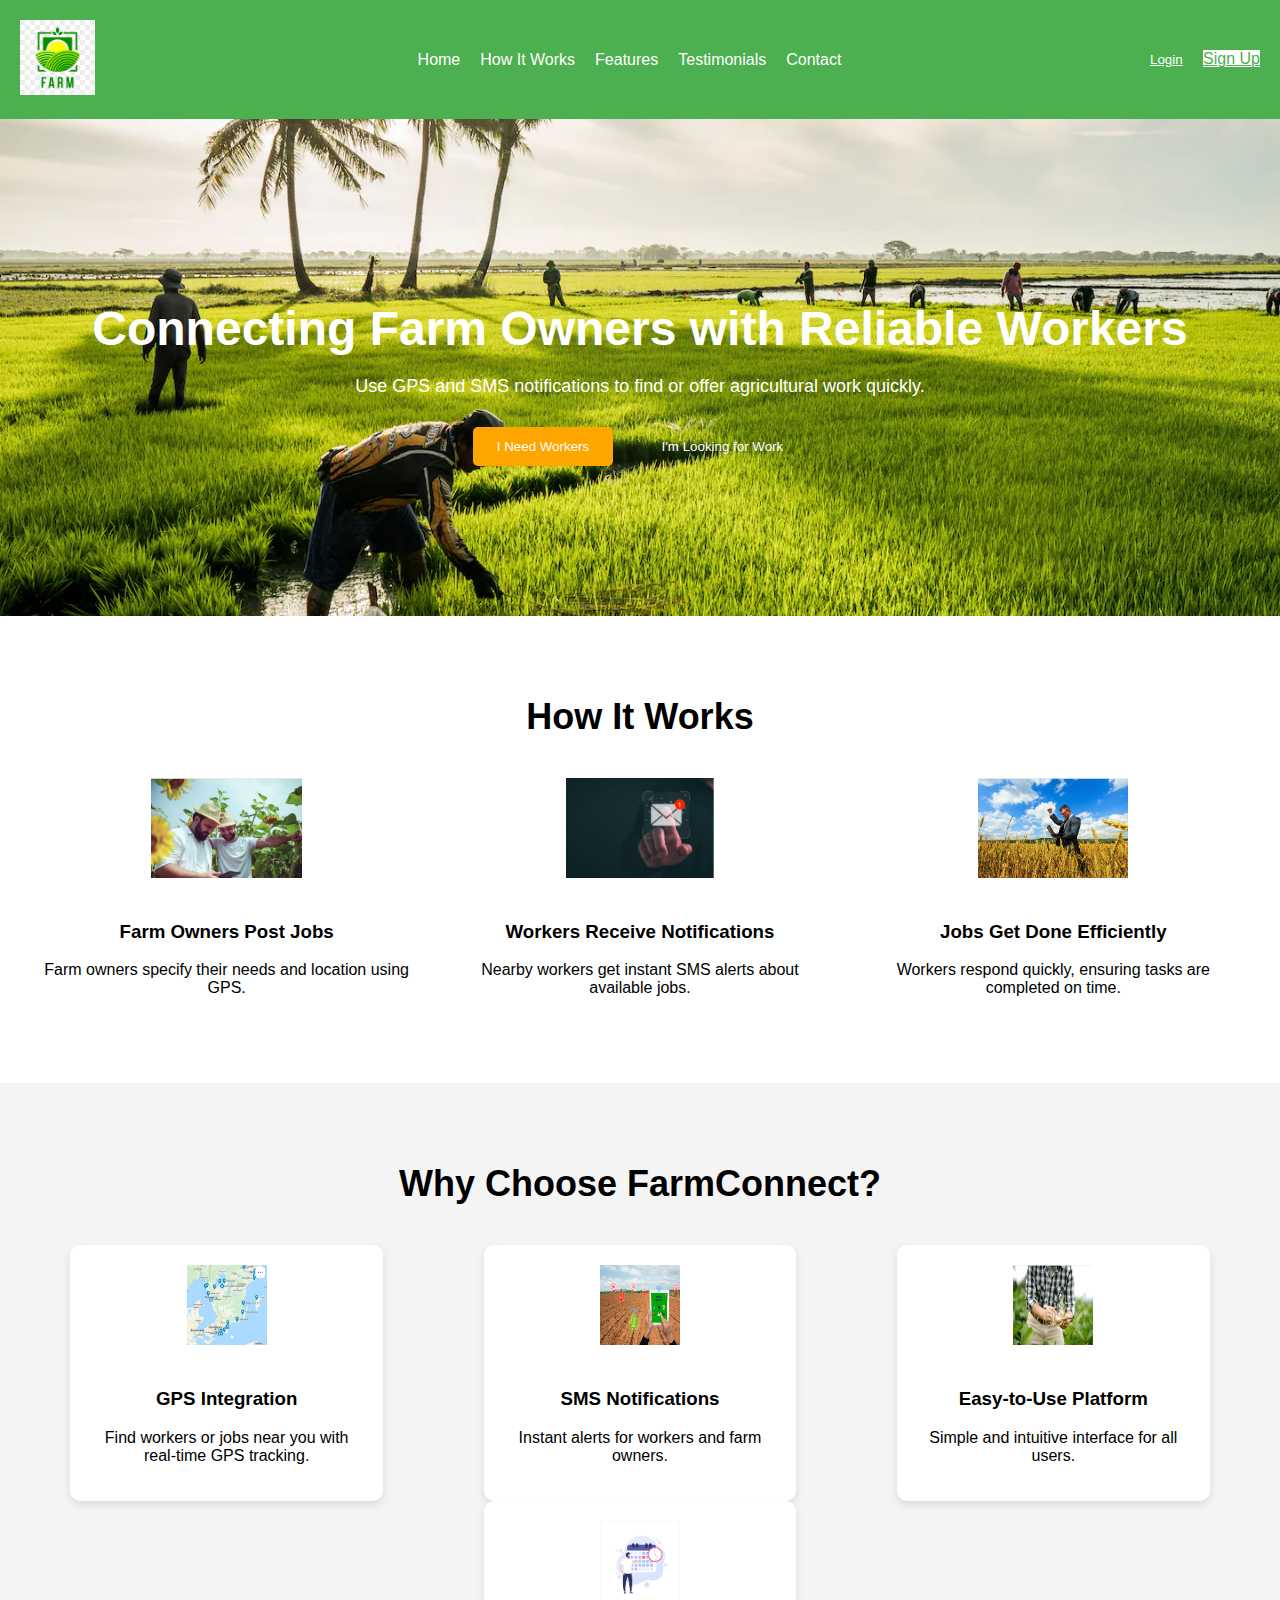
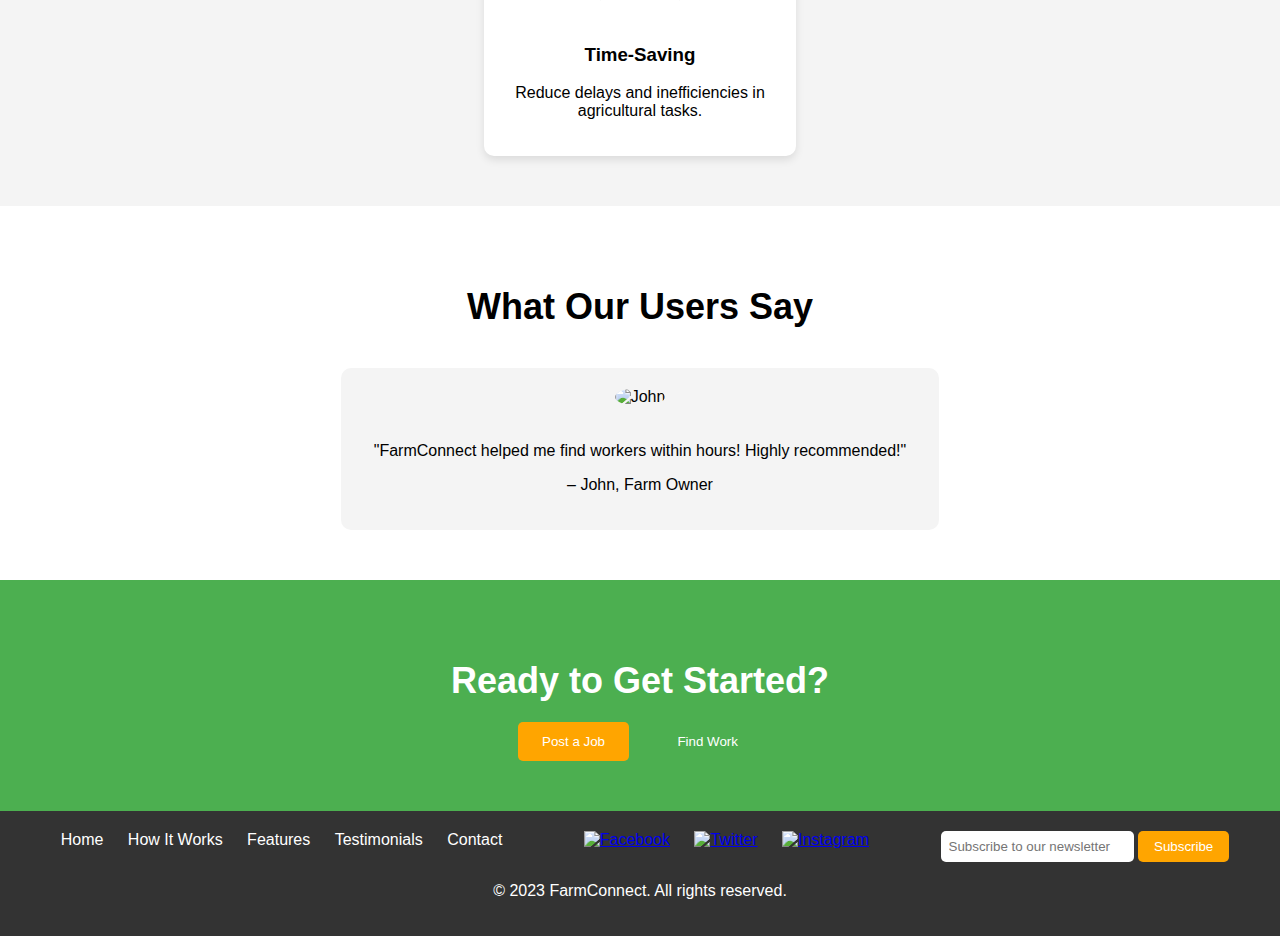
==== frontend/index.html @ 9da9410a "Initial commit" ====
<!DOCTYPE html>
<html lang="en">
<head>
  <meta charset="UTF-8">
  <meta name="viewport" content="width=device-width, initial-scale=1.0">
  <title>FarmConnect - Connecting Farm Owners and Workers</title>
  <link rel="stylesheet" href="styles.css">
</head>
<body>
  <!-- Header Section -->
  <header>
    <div class="logo">
      <img src="images/logo.jpg" alt="FarmConnect Logo">
    </div>
    <nav>
      <ul>
        <li><a href="#home">Home</a></li>
        <li><a href="#how-it-works">How It Works</a></li>
        <li><a href="#features">Features</a></li>
        <li><a href="#testimonials">Testimonials</a></li>
        <li><a href="#contact">Contact</a></li>
      </ul>
    </nav>
    <div class="auth-buttons">
      <button class="btn-login">
        <a class="btn-login" href="http://localhost:8081/project/frontend/login.html">Login</a>
        
      </button>
      <a class="btn-signup" href="http://localhost:8081/project/frontend/register.html">
        <!-- <button>Sign Up</button> -->Sign Up
      </a>
    </div>
  </header>

  <!-- Hero Section -->
  <section id="home" class="hero">
    <div class="hero-content">
      <h1>Connecting Farm Owners with Reliable Workers</h1>
      <p>Use GPS and SMS notifications to find or offer agricultural work quickly.</p>
      <div class="cta-buttons">
        <button class="btn-primary">I Need Workers</button>
        <button class="btn-secondary">I'm Looking for Work</button>
      </div>
    </div>
  </section>

  <!-- How It Works Section -->
  <section id="how-it-works" class="how-it-works">
    <h2>How It Works</h2>
    <div class="steps">
      <div class="step">
        <img src="images/p3.png" alt="Post Job">
        <h3>Farm Owners Post Jobs</h3>
        <p>Farm owners specify their needs and location using GPS.</p>
      </div>
      <div class="step">
        <img src="images/p4.png" alt="Receive Notifications">
        <h3>Workers Receive Notifications</h3>
        <p>Nearby workers get instant SMS alerts about available jobs.</p>
      </div>
      <div class="step">
        <img src="images/p5.png" alt="Jobs Done">
        <h3>Jobs Get Done Efficiently</h3>
        <p>Workers respond quickly, ensuring tasks are completed on time.</p>
      </div>
    </div>
  </section>

  <!-- Features Section -->
  <section id="features" class="features">
    <h2>Why Choose FarmConnect?</h2>
    <div class="feature-cards">
      <div class="card">
        <img src="images/feature1_gps.jpg" alt="GPS Integration">
        <h3>GPS Integration</h3>
        <p>Find workers or jobs near you with real-time GPS tracking.</p>
      </div>
      <div class="card">
        <img src="images/feature2_sms.png" alt="SMS Notifications">
        <h3>SMS Notifications</h3>
        <p>Instant alerts for workers and farm owners.</p>
      </div>
      <div class="card">
        <img src="images/feature3_ease.png" alt="Easy-to-Use Platform">
        <h3>Easy-to-Use Platform</h3>
        <p>Simple and intuitive interface for all users.</p>
      </div>
      <div class="card">
        <img src="images/feature4_time.png" alt="Time-Saving">
        <h3>Time-Saving</h3>
        <p>Reduce delays and inefficiencies in agricultural tasks.</p>
      </div>
    </div>
  </section>

  <!-- Testimonials Section -->
  <section id="testimonials" class="testimonials">
    <h2>What Our Users Say</h2>
    <div class="testimonial-slider">
      <div class="testimonial">
        <img src="https://via.placeholder.com/80x80?text=John" alt="John">
        <p>"FarmConnect helped me find workers within hours! Highly recommended!"</p>
        <p class="author">– John, Farm Owner</p>
      </div>
      <div class="testimonial">
        <img src="https://via.placeholder.com/80x80?text=Maria" alt="Maria">
        <p>"I get regular job alerts and earn a steady income. Thank you, FarmConnect!"</p>
        <p class="author">– Maria, Farm Worker</p>
      </div>
    </div>
  </section>

  <!-- Call-to-Action Section -->
  <section class="cta">
    <h2>Ready to Get Started?</h2>
    <div class="cta-buttons">
      <button class="btn-primary">Post a Job</button>
      <button class="btn-secondary">Find Work</button>
    </div>
  </section>

  <!-- Footer Section -->
  <footer>
    <div class="footer-content">
      <div class="footer-links">
        <a href="#home">Home</a>
        <a href="#how-it-works">How It Works</a>
        <a href="#features">Features</a>
        <a href="#testimonials">Testimonials</a>
        <a href="#contact">Contact</a>
      </div>
      <div class="social-media">
        <a href="#"><img src="https://via.placeholder.com/30x30?text=FB" alt="Facebook"></a>
        <a href="#"><img src="https://via.placeholder.com/30x30?text=TW" alt="Twitter"></a>
        <a href="#"><img src="https://via.placeholder.com/30x30?text=IG" alt="Instagram"></a>
      </div>
      <div class="newsletter">
        <input type="email" placeholder="Subscribe to our newsletter">
        <button class="btn-subscribe">Subscribe</button>
      </div>
    </div>
    <p>&copy; 2023 FarmConnect. All rights reserved.</p>
  </footer>

  <script src="script.js"></script>
</body>
</html>
---- frontend/styles.css ----
/* General Styles */
body {
    font-family: 'Open Sans', sans-serif;
    margin: 0;
    padding: 0;
    box-sizing: border-box;
  }
  
  h1, h2, h3 {
    font-family: 'Poppins', sans-serif;
  }
  
  /* Header */
  header {
    display: flex;
    justify-content: space-between;
    align-items: center;
    padding: 20px;
    background-color: #4CAF50;
    color: white;
  }
  
  header .logo img {
    height: 75px;
  }
  
  header nav ul {
    list-style: none;
    display: flex;
    gap: 20px;
  }
  
  header nav ul li a {
    color: white;
    text-decoration: none;
  }
  
  header .auth-buttons button {
    margin-left: 10px;
    padding: 8px 16px;
    border: none;
    border-radius: 5px;
    cursor: pointer;
  }
  
  header .btn-login {
    background-color: transparent;
    color: white;
  }
  
  header .btn-signup {
    background-color: white;
    color: #4CAF50;
  }
  
  /* Hero Section */
  .hero {
    background-image: url('images/p2.webp');
    background-size: cover;
    background-position: center;
    padding: 150px 30px;
    text-align: center;
    color: white;
  }
  
  .hero h1 {
    font-size: 48px;
    margin-bottom: 20px;
  }
  
  .hero p {
    font-size: 18px;
    margin-bottom: 30px;
  }
  
  .hero .cta-buttons button {
    padding: 12px 24px;
    margin: 0 10px;
    border: none;
    border-radius: 5px;
    cursor: pointer;
  }
  
  .hero .btn-primary {
    background-color: #FFA500;
    color: white;
  }
  
  .hero .btn-secondary {
    background-color: transparent;
    border: 2px solid white;
    color: white;
  }
  
  /* How It Works Section */
  .how-it-works {
    padding: 50px 20px;
    text-align: center;
  }
  
  .how-it-works h2 {
    font-size: 36px;
    margin-bottom: 40px;
  }
  
  .how-it-works .steps {
    display: flex;
    justify-content: space-around;
    flex-wrap: wrap;
  }
  
  .how-it-works .step {
    width: 30%;
    margin-bottom: 20px;
  }
  
  .how-it-works .step img {
  
    height: 100px;
    margin-bottom: 20px;
  }
  
  /* Features Section */
  .features {
    padding: 50px 20px;
    background-color: #f4f4f4;
    text-align: center;
  }
  
  .features h2 {
    font-size: 36px;
    margin-bottom: 40px;
  }
  
  .features .feature-cards {
    display: flex;
    justify-content: space-around;
    flex-wrap: wrap;
  }
  
  .features .card {
    width: 22%;
    background-color: white;
    padding: 20px;
    border-radius: 10px;
    box-shadow: 0 4px 8px rgba(0, 0, 0, 0.1);
  }
  
  .features .card img {
    width: 80px;
    height: 80px;
    margin-bottom: 20px;
  }
  
  /* Testimonials Section */
  .testimonials {
    padding: 50px 20px;
    text-align: center;
  }
  
  .testimonials h2 {
    font-size: 36px;
    margin-bottom: 40px;
  }
  
  .testimonials .testimonial-slider {
    display: flex;
    justify-content: space-around;
  }
  
  .testimonials .testimonial {
    width: 45%;
    background-color: #f4f4f4;
    padding: 20px;
    border-radius: 10px;
  }
  
  .testimonials .testimonial img {
    width: 80px;
    height: 80px;
    border-radius: 50%;
    margin-bottom: 20px;
  }
  
  /* Call-to-Action Section */
  .cta {
    padding: 50px 20px;
    text-align: center;
    background-color: #4CAF50;
    color: white;
  }
  
  .cta h2 {
    font-size: 36px;
    margin-bottom: 20px;
  }
  
  .cta .cta-buttons button {
    padding: 12px 24px;
    margin: 0 10px;
    border: none;
    border-radius: 5px;
    cursor: pointer;
  }
  
  .cta .btn-primary {
    background-color: #FFA500;
    color: white;
  }
  
  .cta .btn-secondary {
    background-color: transparent;
    border: 2px solid white;
    color: white;
  }
  
  /* Footer */
  footer {
    padding: 20px;
    background-color: #333;
    color: white;
    text-align: center;
  }
  
  footer .footer-content {
    display: flex;
    justify-content: space-around;
    margin-bottom: 20px;
  }
  
  footer .footer-links a {
    color: white;
    text-decoration: none;
    margin: 0 10px;
  }
  
  footer .social-media a img {
    width: 30px;
    height: 30px;
    margin: 0 10px;
  }
  
  footer .newsletter input {
    padding: 8px;
    border: none;
    border-radius: 5px;
  }
  
  footer .btn-subscribe {
    padding: 8px 16px;
    border: none;
    border-radius: 5px;
    background-color: #FFA500;
    color: white;
    cursor: pointer;
  }
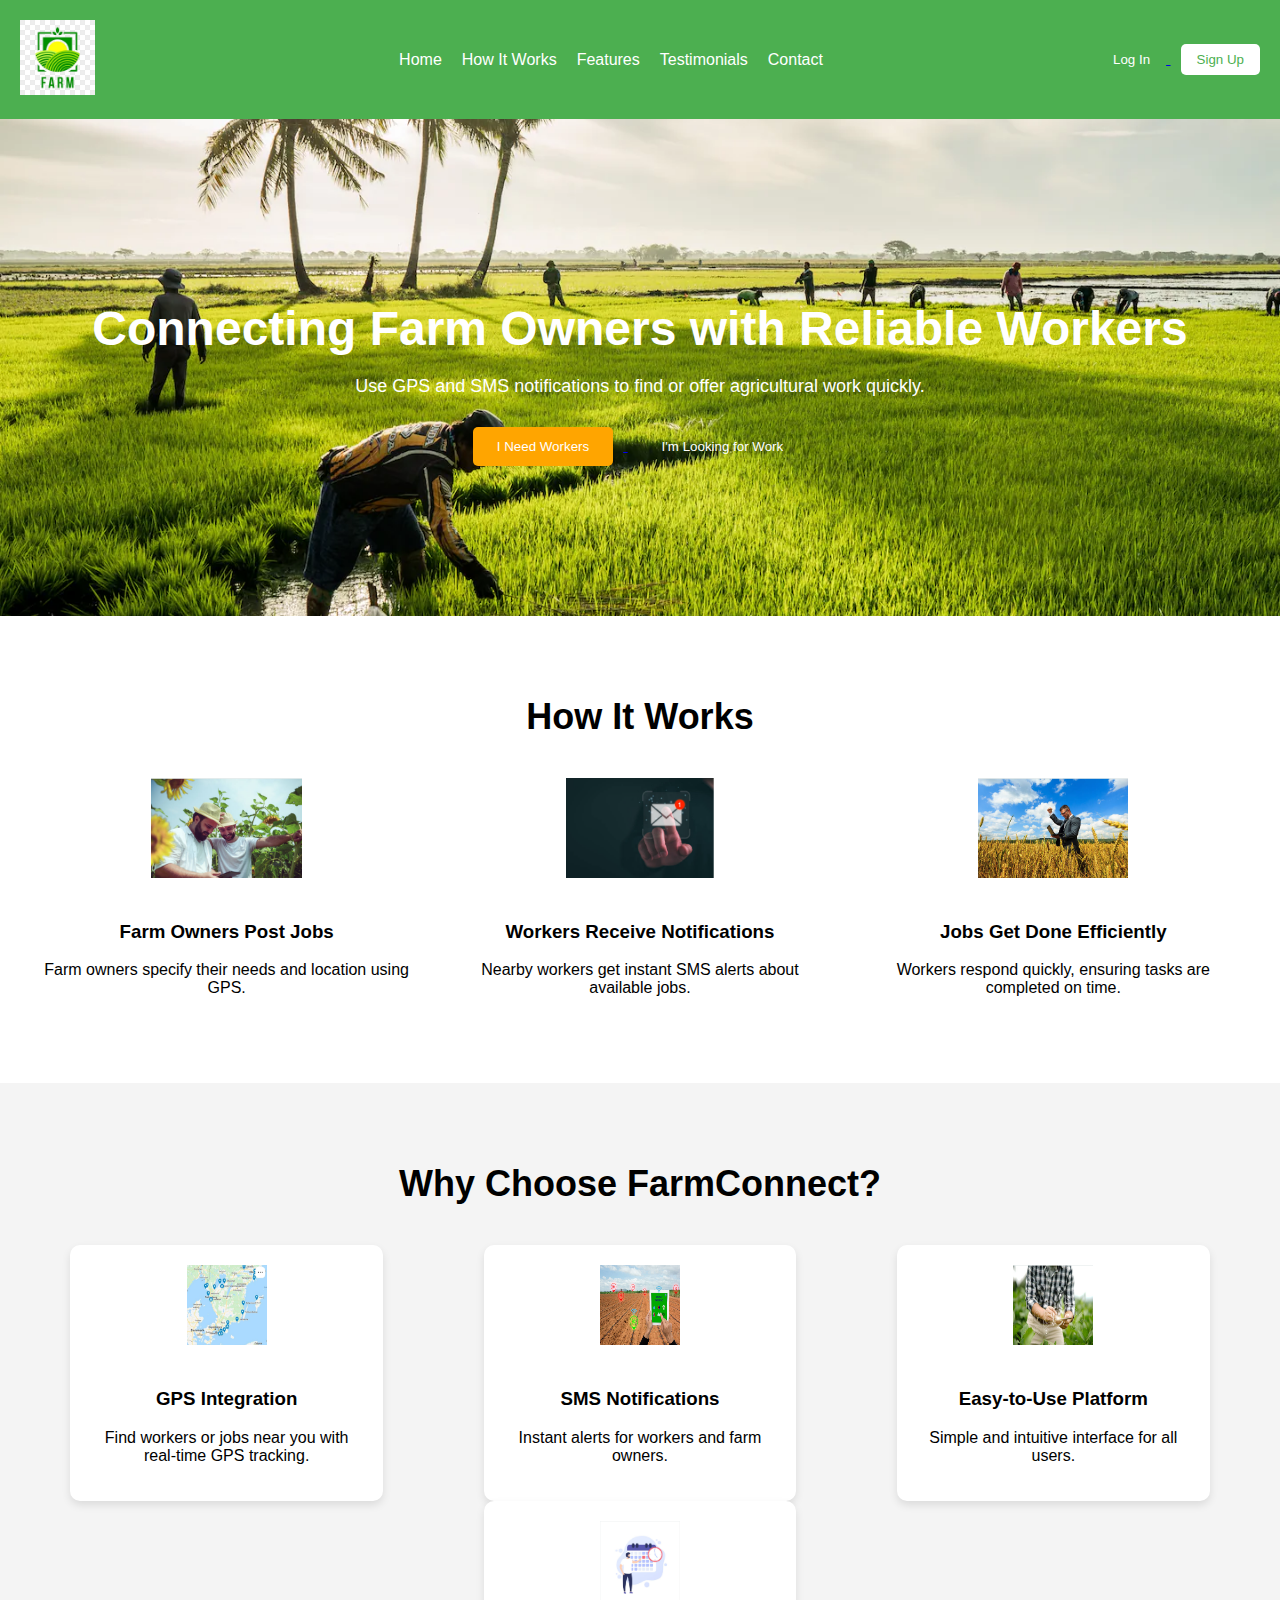
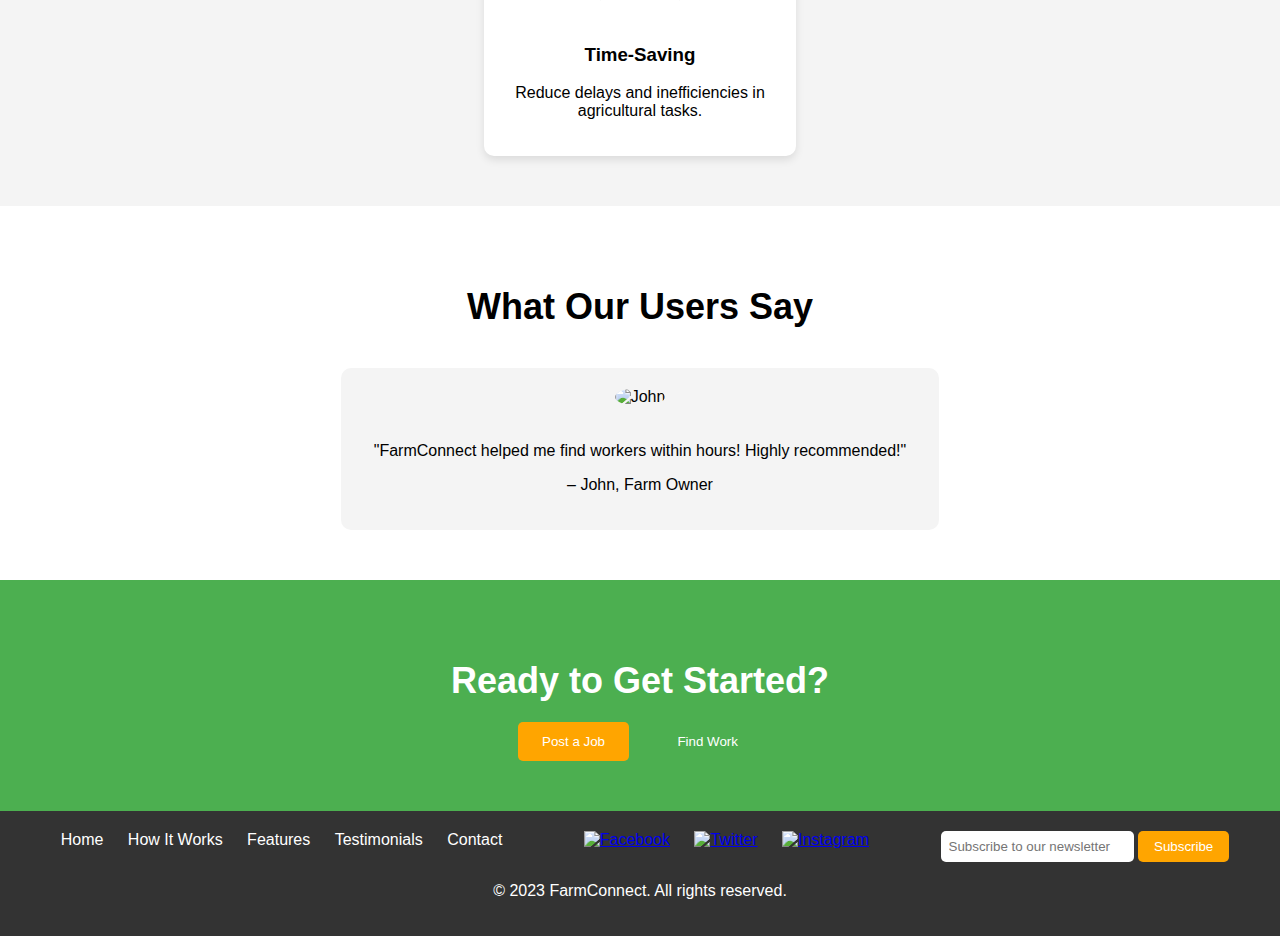
==== commit 205706c5: "modifeid register.php for redirecting" ====
--- a/frontend/index.html
+++ b/frontend/index.html
@@ -22,12 +22,13 @@
       </ul>
     </nav>
     <div class="auth-buttons">
-      <button class="btn-login">
-        <a class="btn-login" href="http://localhost:8081/project/frontend/login.html">Login</a>
-        
-      </button>
-      <a class="btn-signup" href="http://localhost:8081/project/frontend/register.html">
-        <!-- <button>Sign Up</button> -->Sign Up
+      <!-- <a class="btn-login" href="http://localhost:8081/project/frontend/login.html">Login</a> -->
+      <a href="login.html">
+        <button class="btn-login">Log In</button>
+      </a>
+      <!-- <a  href="http://localhost:8081/project/frontend/register.html"> -->
+      <a  href="register.html">
+        <button class="btn-signup">Sign Up</button>
       </a>
     </div>
   </header>
@@ -38,7 +39,9 @@
       <h1>Connecting Farm Owners with Reliable Workers</h1>
       <p>Use GPS and SMS notifications to find or offer agricultural work quickly.</p>
       <div class="cta-buttons">
-        <button class="btn-primary">I Need Workers</button>
+        <a href = "send_request.html">
+          <button class="btn-primary">I Need Workers</button>
+        </a>
         <button class="btn-secondary">I'm Looking for Work</button>
       </div>
     </div>
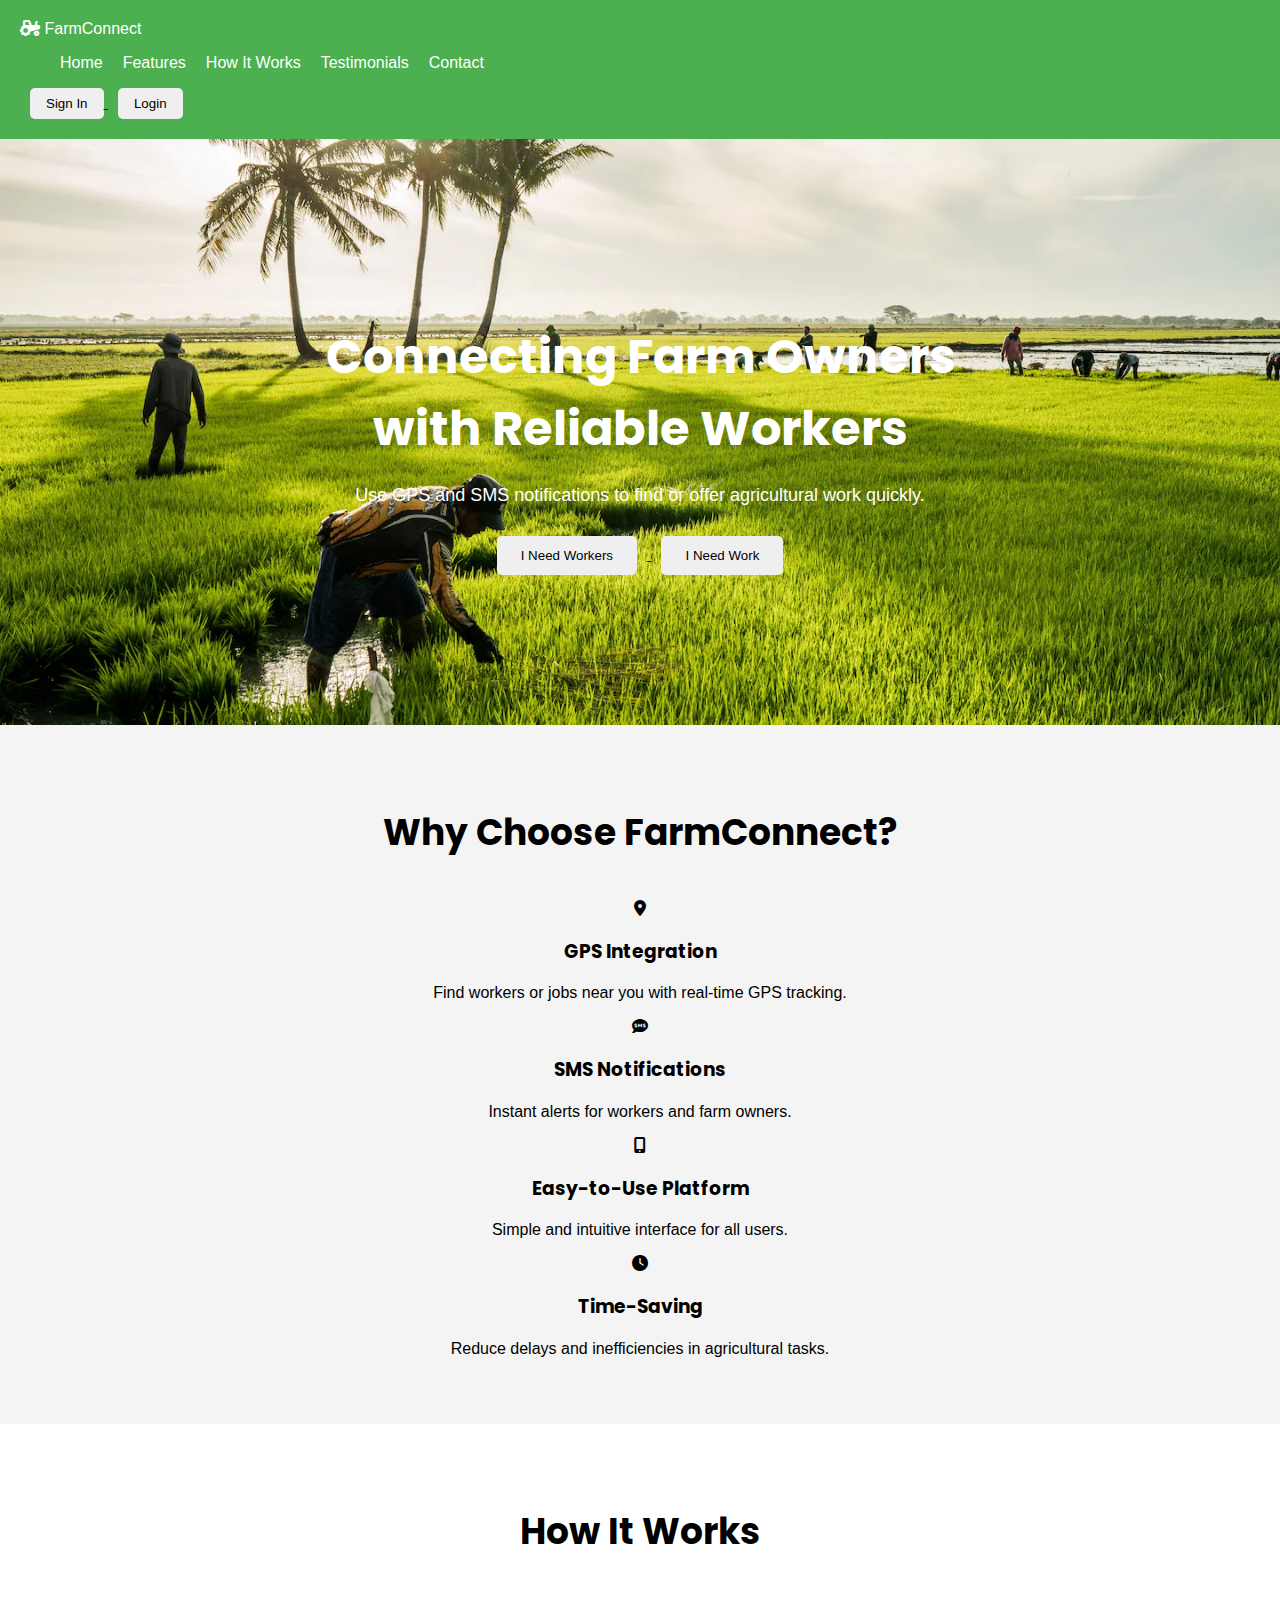
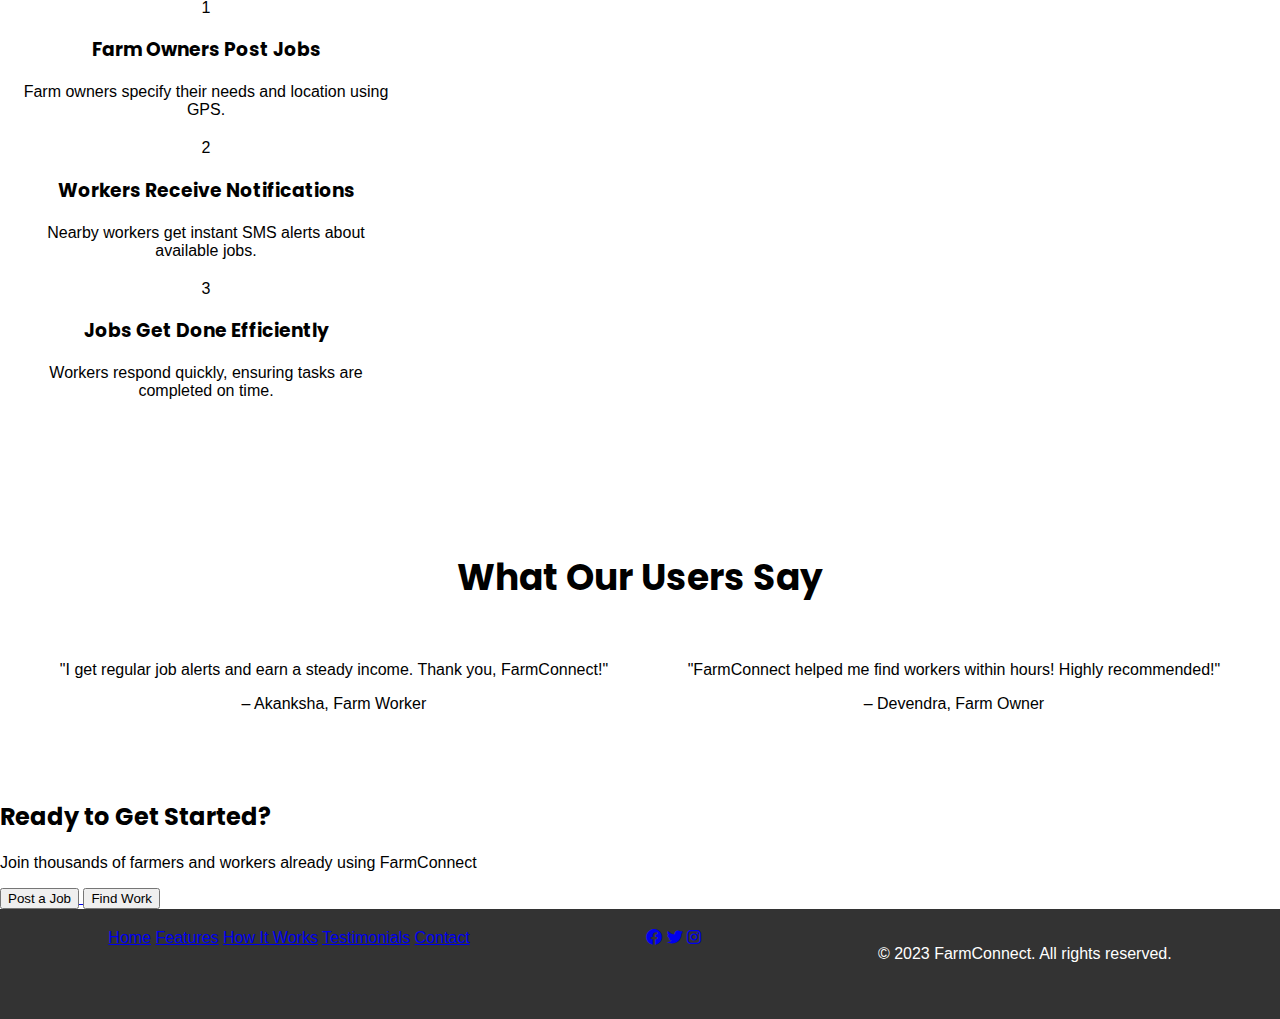
==== commit f768a7d1: "upload new index.html file" ====
--- a/frontend/index.html
+++ b/frontend/index.html
@@ -1,151 +1,148 @@
-<!DOCTYPE html>
-<html lang="en">
-<head>
-  <meta charset="UTF-8">
-  <meta name="viewport" content="width=device-width, initial-scale=1.0">
-  <title>FarmConnect - Connecting Farm Owners and Workers</title>
-  <link rel="stylesheet" href="styles.css">
-</head>
-<body>
-  <!-- Header Section -->
-  <header>
-    <div class="logo">
-      <img src="images/logo.jpg" alt="FarmConnect Logo">
-    </div>
-    <nav>
-      <ul>
-        <li><a href="#home">Home</a></li>
-        <li><a href="#how-it-works">How It Works</a></li>
-        <li><a href="#features">Features</a></li>
-        <li><a href="#testimonials">Testimonials</a></li>
-        <li><a href="#contact">Contact</a></li>
-      </ul>
-    </nav>
-    <div class="auth-buttons">
-      <!-- <a class="btn-login" href="http://localhost:8081/project/frontend/login.html">Login</a> -->
-      <a href="login.html">
-        <button class="btn-login">Log In</button>
-      </a>
-      <!-- <a  href="http://localhost:8081/project/frontend/register.html"> -->
-      <a  href="register.html">
-        <button class="btn-signup">Sign Up</button>
-      </a>
-    </div>
-  </header>
-
-  <!-- Hero Section -->
-  <section id="home" class="hero">
-    <div class="hero-content">
-      <h1>Connecting Farm Owners with Reliable Workers</h1>
-      <p>Use GPS and SMS notifications to find or offer agricultural work quickly.</p>
-      <div class="cta-buttons">
-        <a href = "send_request.html">
-          <button class="btn-primary">I Need Workers</button>
-        </a>
-        <button class="btn-secondary">I'm Looking for Work</button>
-      </div>
-    </div>
-  </section>
-
-  <!-- How It Works Section -->
-  <section id="how-it-works" class="how-it-works">
-    <h2>How It Works</h2>
-    <div class="steps">
-      <div class="step">
-        <img src="images/p3.png" alt="Post Job">
-        <h3>Farm Owners Post Jobs</h3>
-        <p>Farm owners specify their needs and location using GPS.</p>
-      </div>
-      <div class="step">
-        <img src="images/p4.png" alt="Receive Notifications">
-        <h3>Workers Receive Notifications</h3>
-        <p>Nearby workers get instant SMS alerts about available jobs.</p>
-      </div>
-      <div class="step">
-        <img src="images/p5.png" alt="Jobs Done">
-        <h3>Jobs Get Done Efficiently</h3>
-        <p>Workers respond quickly, ensuring tasks are completed on time.</p>
-      </div>
-    </div>
-  </section>
-
-  <!-- Features Section -->
-  <section id="features" class="features">
-    <h2>Why Choose FarmConnect?</h2>
-    <div class="feature-cards">
-      <div class="card">
-        <img src="images/feature1_gps.jpg" alt="GPS Integration">
-        <h3>GPS Integration</h3>
-        <p>Find workers or jobs near you with real-time GPS tracking.</p>
-      </div>
-      <div class="card">
-        <img src="images/feature2_sms.png" alt="SMS Notifications">
-        <h3>SMS Notifications</h3>
-        <p>Instant alerts for workers and farm owners.</p>
-      </div>
-      <div class="card">
-        <img src="images/feature3_ease.png" alt="Easy-to-Use Platform">
-        <h3>Easy-to-Use Platform</h3>
-        <p>Simple and intuitive interface for all users.</p>
-      </div>
-      <div class="card">
-        <img src="images/feature4_time.png" alt="Time-Saving">
-        <h3>Time-Saving</h3>
-        <p>Reduce delays and inefficiencies in agricultural tasks.</p>
-      </div>
-    </div>
-  </section>
-
-  <!-- Testimonials Section -->
-  <section id="testimonials" class="testimonials">
-    <h2>What Our Users Say</h2>
-    <div class="testimonial-slider">
-      <div class="testimonial">
-        <img src="https://via.placeholder.com/80x80?text=John" alt="John">
-        <p>"FarmConnect helped me find workers within hours! Highly recommended!"</p>
-        <p class="author">– John, Farm Owner</p>
-      </div>
-      <div class="testimonial">
-        <img src="https://via.placeholder.com/80x80?text=Maria" alt="Maria">
-        <p>"I get regular job alerts and earn a steady income. Thank you, FarmConnect!"</p>
-        <p class="author">– Maria, Farm Worker</p>
-      </div>
-    </div>
-  </section>
-
-  <!-- Call-to-Action Section -->
-  <section class="cta">
-    <h2>Ready to Get Started?</h2>
-    <div class="cta-buttons">
-      <button class="btn-primary">Post a Job</button>
-      <button class="btn-secondary">Find Work</button>
-    </div>
-  </section>
-
-  <!-- Footer Section -->
-  <footer>
-    <div class="footer-content">
-      <div class="footer-links">
-        <a href="#home">Home</a>
-        <a href="#how-it-works">How It Works</a>
-        <a href="#features">Features</a>
-        <a href="#testimonials">Testimonials</a>
-        <a href="#contact">Contact</a>
-      </div>
-      <div class="social-media">
-        <a href="#"><img src="https://via.placeholder.com/30x30?text=FB" alt="Facebook"></a>
-        <a href="#"><img src="https://via.placeholder.com/30x30?text=TW" alt="Twitter"></a>
-        <a href="#"><img src="https://via.placeholder.com/30x30?text=IG" alt="Instagram"></a>
-      </div>
-      <div class="newsletter">
-        <input type="email" placeholder="Subscribe to our newsletter">
-        <button class="btn-subscribe">Subscribe</button>
-      </div>
-    </div>
-    <p>&copy; 2023 FarmConnect. All rights reserved.</p>
-  </footer>
-
-  <script src="script.js"></script>
-</body>
-</html>
-
+<!DOCTYPE html>
+<html lang="en">
+<head>
+    <meta charset="UTF-8">
+    <meta name="viewport" content="width=device-width, initial-scale=1.0">
+    <title>FarmConnect 🌾 - Connect Farmers & Workers</title>
+    <link rel="stylesheet" href="https://cdnjs.cloudflare.com/ajax/libs/font-awesome/6.0.0/css/all.min.css">
+    <link href="https://fonts.googleapis.com/css2?family=Poppins:wght@300;400;500;600;700&display=swap" rel="stylesheet">
+    <link rel="stylesheet" href="styles.css">
+</head>
+<body>
+    <header class="sticky-header">
+        <nav>
+            <div class="logo">
+                <i class="fas fa-tractor"></i>
+                <span>FarmConnect</span>
+            </div>
+            <ul class="nav-links">
+                <li><a href="#home">Home</a></li>
+                <li><a href="#features">Features</a></li>
+                <li><a href="#how-it-works">How It Works</a></li>
+                <li><a href="#testimonials">Testimonials</a></li>
+                <li><a href="#contact">Contact</a></li>
+            </ul>
+            <div class="auth-buttons">
+                <a href="signin.html">
+                <button class="btn signin">Sign In</button>
+                </a>
+                <a href="login.html">
+                    <button class="btn login">Login</button>
+                  </a>
+                  
+            </div>
+        </nav>
+    </header>
+
+    <section class="hero" id="home">
+        <div class="hero-content">
+            <h1 class="animate-pop-in">Connecting Farm Owners<br>with Reliable Workers</h1>
+            <p class="animate-pop-in">Use GPS and SMS notifications to find or offer agricultural work quickly.</p>
+            <div class="cta-buttons animate-pop-in">
+                <a href="request.html">
+                    <button class="btn cta-btn">I Need Workers</button>
+                    </a>
+                    <a href="worker_dashboard.html">
+                        <button class="btn cta-btn">I Need Work</button>
+                        </a>            
+                    </div>
+        </div>
+    </section>
+
+    <section class="section features" id="features">
+        <h2>Why Choose FarmConnect?</h2>
+        <div class="features-container">
+            <div class="feature-card animate-pop-in">
+                <i class="fas fa-map-marker-alt"></i>
+                <h3>GPS Integration</h3>
+                <p>Find workers or jobs near you with real-time GPS tracking.</p>
+            </div>
+            <div class="feature-card animate-pop-in">
+                <i class="fas fa-sms"></i>
+                <h3>SMS Notifications</h3>
+                <p>Instant alerts for workers and farm owners.</p>
+            </div>
+            <div class="feature-card animate-pop-in">
+                <i class="fas fa-mobile-alt"></i>
+                <h3>Easy-to-Use Platform</h3>
+                <p>Simple and intuitive interface for all users.</p>
+            </div>
+            <div class="feature-card animate-pop-in">
+                <i class="fas fa-clock"></i>
+                <h3>Time-Saving</h3>
+                <p>Reduce delays and inefficiencies in agricultural tasks.</p>
+            </div>
+        </div>
+    </section>
+
+    
+    <section class="section how-it-works" id="how-it-works">
+        <h2>How It Works</h2>
+        <div class="steps-container">
+            <div class="step card animate-pop-in">
+                <div class="step-number">1</div>
+                <h3>Farm Owners Post Jobs</h3>
+                <p>Farm owners specify their needs and location using GPS.</p>
+            </div>
+            <div class="step card animate-pop-in">
+                <div class="step-number">2</div>
+                <h3>Workers Receive Notifications</h3>
+                <p>Nearby workers get instant SMS alerts about available jobs.</p>
+            </div>
+            <div class="step card animate-pop-in">
+                <div class="step-number">3</div>
+                <h3>Jobs Get Done Efficiently</h3>
+                <p>Workers respond quickly, ensuring tasks are completed on time.</p>
+            </div>
+        </div>
+    </section>
+
+    <section class="section testimonials" id="testimonials">
+        <h2>What Our Users Say</h2>
+        <div class="testimonial-slider">
+            <div class="testimonial-slide active">
+                <p class="quote">"I get regular job alerts and earn a steady income. Thank you, FarmConnect!"</p>
+                <p class="author">– Akanksha, Farm Worker</p>
+            </div>
+            <div class="testimonial-slide">
+                <p class="quote">"FarmConnect helped me find workers within hours! Highly recommended!"</p>
+                <p class="author">– Devendra, Farm Owner</p>
+            </div>
+        </div>
+    </section>
+
+    <section class="section get-started">
+        <div class="get-started-content">
+            <h2>Ready to Get Started?</h2>
+            <p>Join thousands of farmers and workers already using FarmConnect</p>
+            <div class="cta-buttons">
+                <a href="request.html">
+                    <button class="btn cta-btn">Post a Job</button>
+                    </a>                  
+                    <a href="worker_dashboard.html">
+                        <button class="btn cta-btn">Find Work</button>
+                        </a>            </div>
+        </div>
+    </section>
+
+    <footer class="footer" id="contact">
+        <div class="footer-content">
+            <div class="footer-nav">
+                <a href="#home">Home</a>
+                <a href="#features">Features</a>
+                <a href="#how-it-works">How It Works</a>
+                <a href="#testimonials">Testimonials</a>
+                <a href="#contact">Contact</a>
+            </div>
+            <div class="social-icons">
+                <a href="#"><i class="fab fa-facebook"></i></a>
+                <a href="#"><i class="fab fa-twitter"></i></a>
+                <a href="#"><i class="fab fa-instagram"></i></a>
+            </div>
+            <p class="copyright">© 2023 FarmConnect. All rights reserved.</p>
+        </div>
+    </footer>
+
+    <script src="script.js"></script>
+</body>
+</html>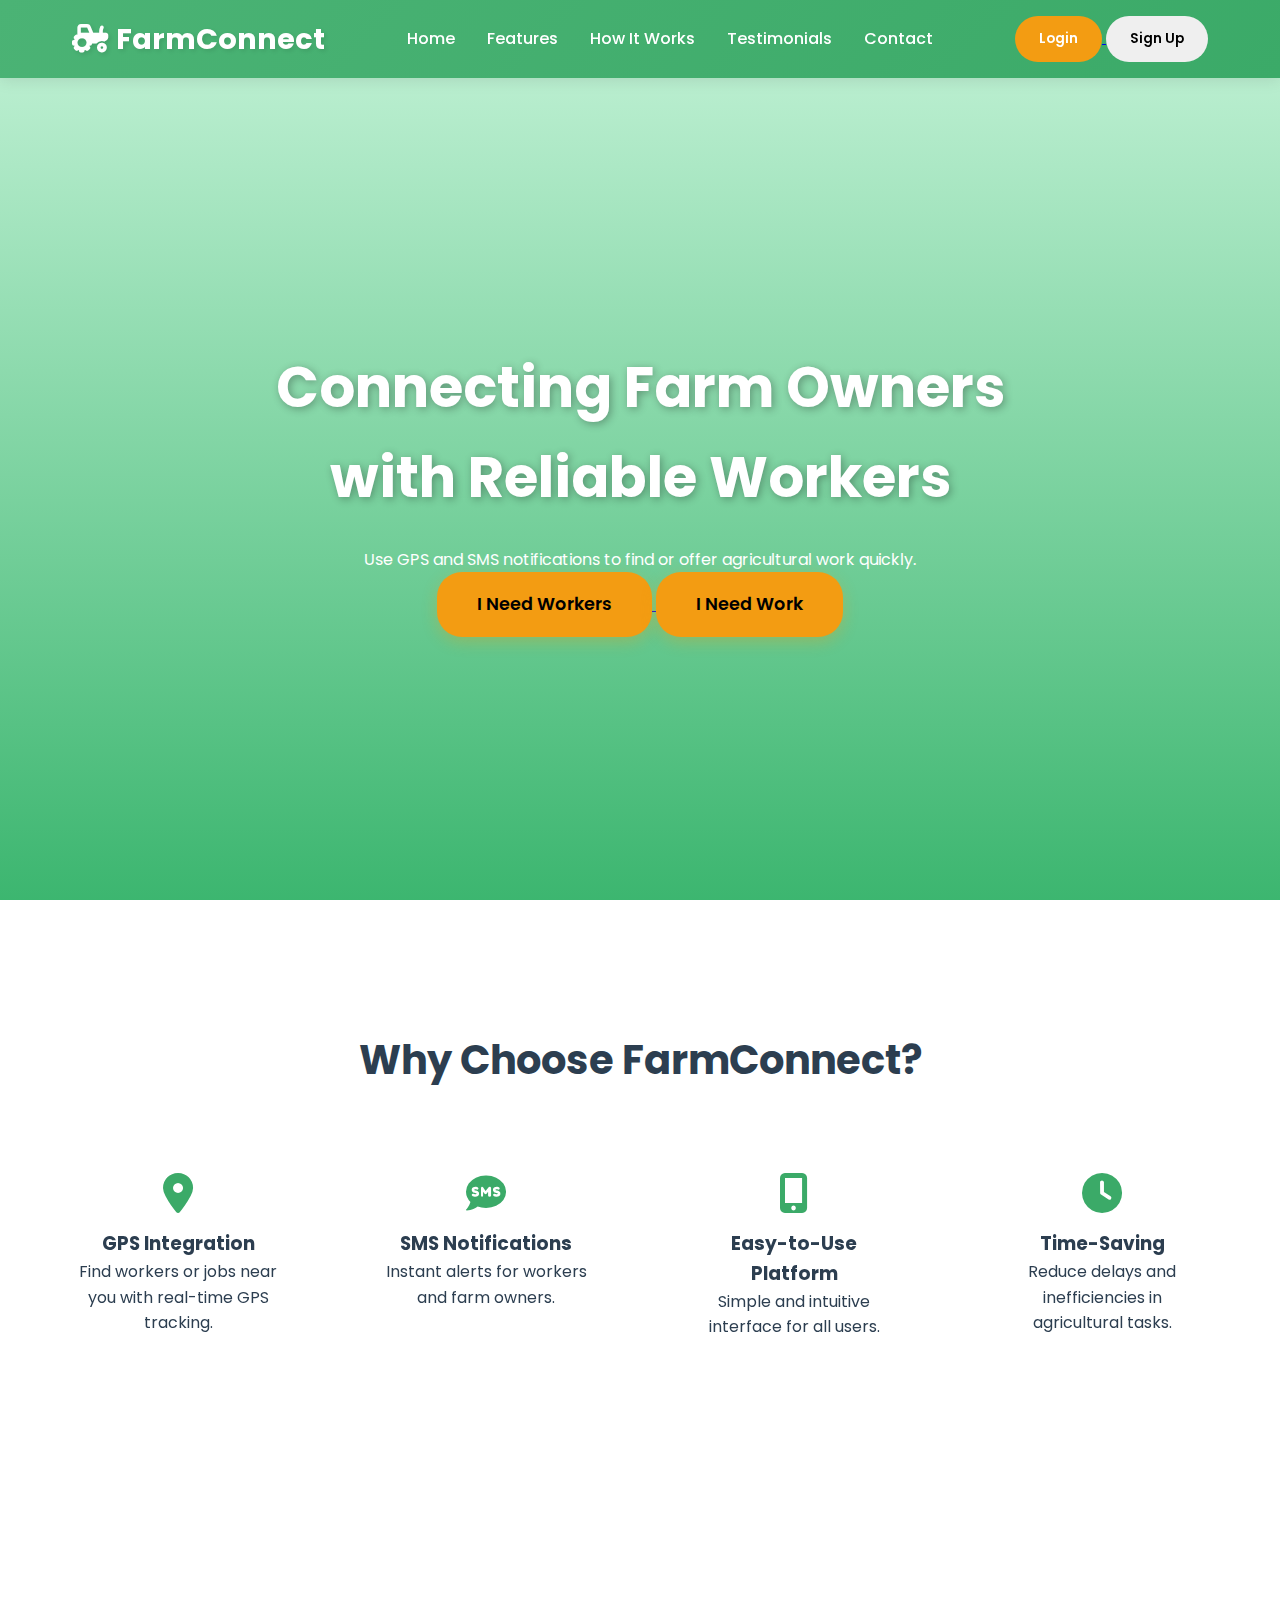
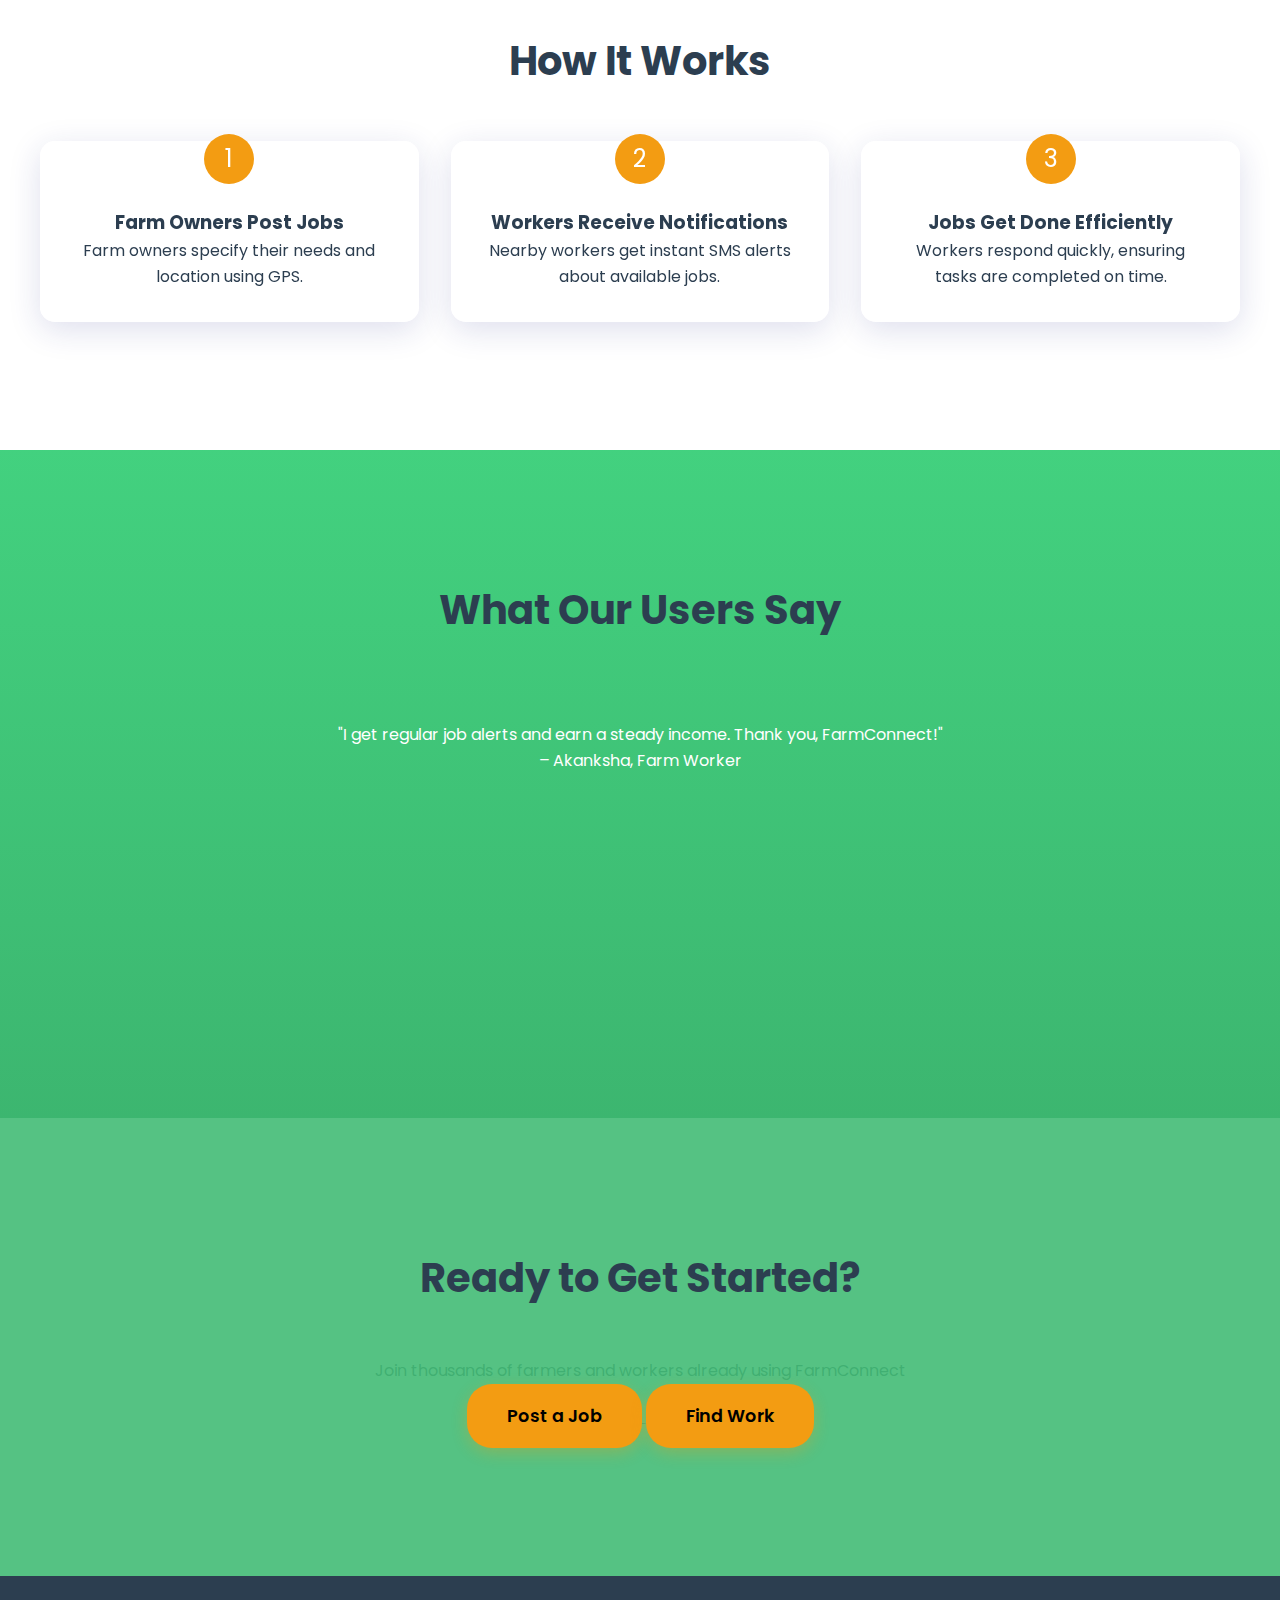
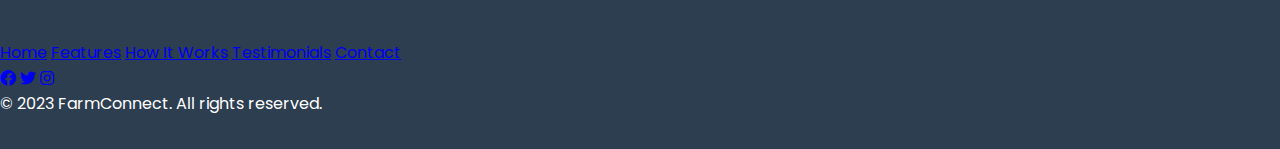
==== commit 8f9e5e20: "final login and sign up" ====
--- a/frontend/index.html
+++ b/frontend/index.html
@@ -23,12 +23,12 @@
                 <li><a href="#contact">Contact</a></li>
             </ul>
             <div class="auth-buttons">
-                <a href="signin.html">
-                <button class="btn signin">Sign In</button>
-                </a>
                 <a href="login.html">
                     <button class="btn login">Login</button>
                   </a>
+                <a href="signup.html">
+                <button class="btn signup">Sign Up</button>
+                </a>
                   
             </div>
         </nav>
--- a/frontend/styles.css
+++ b/frontend/styles.css
@@ -1,257 +1,333 @@
-/* General Styles */
-body {
-    font-family: 'Open Sans', sans-serif;
-    margin: 0;
-    padding: 0;
-    box-sizing: border-box;
-  }
-  
-  h1, h2, h3 {
-    font-family: 'Poppins', sans-serif;
-  }
-  
-  /* Header */
-  header {
-    display: flex;
-    justify-content: space-between;
-    align-items: center;
-    padding: 20px;
-    background-color: #4CAF50;
-    color: white;
-  }
-  
-  header .logo img {
-    height: 75px;
-  }
-  
-  header nav ul {
-    list-style: none;
-    display: flex;
-    gap: 20px;
-  }
-  
-  header nav ul li a {
-    color: white;
-    text-decoration: none;
-  }
-  
-  header .auth-buttons button {
-    margin-left: 10px;
-    padding: 8px 16px;
-    border: none;
-    border-radius: 5px;
-    cursor: pointer;
-  }
-  
-  header .btn-login {
-    background-color: transparent;
-    color: white;
-  }
-  
-  header .btn-signup {
-    background-color: white;
-    color: #4CAF50;
-  }
-  
-  /* Hero Section */
-  .hero {
-    background-image: url('images/p2.webp');
-    background-size: cover;
-    background-position: center;
-    padding: 150px 30px;
-    text-align: center;
-    color: white;
-  }
-  
-  .hero h1 {
-    font-size: 48px;
-    margin-bottom: 20px;
-  }
-  
-  .hero p {
-    font-size: 18px;
-    margin-bottom: 30px;
-  }
-  
-  .hero .cta-buttons button {
-    padding: 12px 24px;
-    margin: 0 10px;
-    border: none;
-    border-radius: 5px;
-    cursor: pointer;
-  }
-  
-  .hero .btn-primary {
-    background-color: #FFA500;
-    color: white;
-  }
-  
-  .hero .btn-secondary {
-    background-color: transparent;
-    border: 2px solid white;
-    color: white;
-  }
-  
-  /* How It Works Section */
-  .how-it-works {
-    padding: 50px 20px;
-    text-align: center;
-  }
-  
-  .how-it-works h2 {
-    font-size: 36px;
-    margin-bottom: 40px;
-  }
-  
-  .how-it-works .steps {
-    display: flex;
-    justify-content: space-around;
-    flex-wrap: wrap;
-  }
-  
-  .how-it-works .step {
-    width: 30%;
-    margin-bottom: 20px;
-  }
-  
-  .how-it-works .step img {
-  
-    height: 100px;
-    margin-bottom: 20px;
-  }
-  
-  /* Features Section */
-  .features {
-    padding: 50px 20px;
-    background-color: #f4f4f4;
-    text-align: center;
-  }
-  
-  .features h2 {
-    font-size: 36px;
-    margin-bottom: 40px;
-  }
-  
-  .features .feature-cards {
-    display: flex;
-    justify-content: space-around;
-    flex-wrap: wrap;
-  }
-  
-  .features .card {
-    width: 22%;
-    background-color: white;
-    padding: 20px;
-    border-radius: 10px;
-    box-shadow: 0 4px 8px rgba(0, 0, 0, 0.1);
-  }
-  
-  .features .card img {
-    width: 80px;
-    height: 80px;
-    margin-bottom: 20px;
-  }
-  
-  /* Testimonials Section */
-  .testimonials {
-    padding: 50px 20px;
-    text-align: center;
-  }
-  
-  .testimonials h2 {
-    font-size: 36px;
-    margin-bottom: 40px;
-  }
-  
-  .testimonials .testimonial-slider {
-    display: flex;
-    justify-content: space-around;
-  }
-  
-  .testimonials .testimonial {
-    width: 45%;
-    background-color: #f4f4f4;
-    padding: 20px;
-    border-radius: 10px;
-  }
-  
-  .testimonials .testimonial img {
-    width: 80px;
-    height: 80px;
-    border-radius: 50%;
-    margin-bottom: 20px;
-  }
-  
-  /* Call-to-Action Section */
-  .cta {
-    padding: 50px 20px;
-    text-align: center;
-    background-color: #4CAF50;
-    color: white;
-  }
-  
-  .cta h2 {
-    font-size: 36px;
-    margin-bottom: 20px;
-  }
-  
-  .cta .cta-buttons button {
-    padding: 12px 24px;
-    margin: 0 10px;
-    border: none;
-    border-radius: 5px;
-    cursor: pointer;
-  }
-  
-  .cta .btn-primary {
-    background-color: #FFA500;
-    color: white;
-  }
-  
-  .cta .btn-secondary {
-    background-color: transparent;
-    border: 2px solid white;
-    color: white;
-  }
-  
-  /* Footer */
-  footer {
-    padding: 20px;
-    background-color: #333;
-    color: white;
-    text-align: center;
-  }
-  
-  footer .footer-content {
-    display: flex;
-    justify-content: space-around;
-    margin-bottom: 20px;
-  }
-  
-  footer .footer-links a {
-    color: white;
-    text-decoration: none;
-    margin: 0 10px;
-  }
-  
-  footer .social-media a img {
-    width: 30px;
-    height: 30px;
-    margin: 0 10px;
-  }
-  
-  footer .newsletter input {
-    padding: 8px;
-    border: none;
-    border-radius: 5px;
-  }
-  
-  footer .btn-subscribe {
-    padding: 8px 16px;
-    border: none;
-    border-radius: 5px;
-    background-color: #FFA500;
-    color: white;
-    cursor: pointer;
-  }
-
+:root {
+    --primary-green: #3baa68;
+    --dark-green: #4bb375;
+    --orange: #f39c12;
+    --dark-orange: #e67e22;
+    --text-dark: #2c3e50;
+    --section-padding: 8rem 0;
+}
+
+* {
+    margin: 0;
+    padding: 0;
+    box-sizing: border-box;
+    font-family: 'Poppins', sans-serif;
+}
+
+body {
+    line-height: 1.6;
+    color: var(--text-dark);
+    overflow-x: hidden;
+}
+
+.sticky-header {
+    position: fixed;
+    top: 0;
+    width: 100%;
+    z-index: 1000;
+    background: linear-gradient(135deg, var(--dark-green), var(--primary-green));
+    box-shadow: 0 2px 15px rgba(0,0,0,0.1);
+    padding: 1rem 0;
+}
+
+nav {
+    display: flex;
+    justify-content: space-between;
+    align-items: center;
+    max-width: 1200px;
+    margin: 0 auto;
+    padding: 0 2rem;
+}
+
+.logo {
+    display: flex;
+    align-items: center;
+    gap: 0.5rem;
+    font-size: 1.8rem;
+    font-weight: 700;
+    color: white;
+    text-shadow: 2px 2px 4px rgba(0,0,0,0.1);
+}
+
+.nav-links {
+    display: flex;
+    gap: 2rem;
+    list-style: none;
+}
+
+.nav-links a {
+    color: white;
+    text-decoration: none;
+    font-weight: 500;
+    position: relative;
+    padding: 0.5rem 0;
+    transition: all 0.3s ease;
+}
+
+.nav-links a::after {
+    content: '';
+    position: absolute;
+    width: 0;
+    height: 2px;
+    background: #fff;
+    bottom: 0;
+    left: 0;
+    transition: width 0.3s ease;
+}
+
+.nav-links a:hover::after {
+    width: 100%;
+}
+
+.btn {
+    padding: 0.8rem 1.5rem;
+    border: none;
+    border-radius: 25px;
+    font-weight: 600;
+    cursor: pointer;
+    transition: all 0.3s ease;
+    position: relative;
+    overflow: hidden;
+}
+
+.btn::after {
+    content: '';
+    position: absolute;
+    top: 0;
+    left: -100%;
+    width: 100%;
+    height: 100%;
+    background: linear-gradient(120deg, transparent, rgba(255, 255, 255, 0.3), transparent);
+    transition: all 0.5s;
+}
+
+.btn:hover::after {
+    left: 100%;
+}
+
+.signin {
+    background: #fff;
+    color: var(--primary-green);
+}
+
+.login {
+    background: var(--orange);
+    color: white;
+}
+
+.login:hover {
+    background: var(--dark-orange);
+    transform: translateY(-2px);
+}
+
+.hero {
+    position: relative;
+    height: 100vh;
+    display: flex;
+    align-items: center;
+    justify-content: center;
+    text-align: center;
+    background: linear-gradient(rgba(191, 242, 212, 0.9), rgba(39, 174, 96, 0.9)),
+                url('https://images.unsplash.com/photo-1530836369250-ef72a3f5cda8') center/cover fixed;
+    animation: gradientShift 15s ease infinite alternate;
+    padding-top: 80px;
+    color: white;
+}
+
+.hero-content h1 {
+    font-size: 3.5rem;
+    margin-bottom: 1.5rem;
+    text-shadow: 2px 2px 8px rgba(0,0,0,0.3);
+}
+
+.cta-btn {
+    background: var(--orange);
+    font-size: 1.1rem;
+    padding: 1.2rem 2.5rem;
+    box-shadow: 0 5px 15px rgba(243,156,18,0.3);
+}
+
+.cta-btn:hover {
+    background: var(--dark-orange);
+    transform: translateY(-3px);
+}
+
+.section {
+    padding: var(--section-padding);
+    text-align: center;
+    position: relative;
+}
+
+.section h2 {
+    font-size: 2.5rem;
+    margin-bottom: 3rem;
+    color: var(--text-dark);
+    position: relative;
+    z-index: 1;
+}
+
+.how-it-works {
+    background: url('https://images.unsplash.com/photo-1625246333195-78d9c38ad449') center/cover fixed;
+}
+
+.how-it-works::before {
+    content: '';
+    position: absolute;
+    top: 0;
+    left: 0;
+    width: 100%;
+    height: 100%;
+    background: rgba(255, 255, 255, 0.9);
+}
+
+.steps-container {
+    display: grid;
+    grid-template-columns: repeat(auto-fit, minmax(300px, 1fr));
+    gap: 2rem;
+    max-width: 1200px;
+    margin: 0 auto;
+    position: relative;
+    z-index: 1;
+}
+
+.step {
+    padding: 2rem;
+    background: rgba(255,255,255,0.85);
+    border-radius: 15px;
+    transition: all 0.3s ease;
+    backdrop-filter: blur(10px);
+    border: 1px solid rgba(255, 255, 255, 0.3);
+    box-shadow: 0 8px 32px 0 rgba(31, 38, 135, 0.15);
+}
+
+.step-number {
+    width: 50px;
+    height: 50px;
+    background: var(--orange);
+    color: white;
+    border-radius: 50%;
+    display: flex;
+    align-items: center;
+    justify-content: center;
+    font-size: 1.5rem;
+    margin: -40px auto 1.5rem;
+}
+
+.features {
+    background: url('https://images.unsplash.com/photo-1625246333195-78d9c38ad449') center/cover fixed;
+}
+
+.features::before {
+    content: '';
+    position: absolute;
+    top: 0;
+    left: 0;
+    width: 100%;
+    height: 100%;
+    background: rgba(255, 255, 255, 0.95);
+}
+
+.features-container {
+    display: grid;
+    grid-template-columns: repeat(auto-fit, minmax(250px, 1fr));
+    gap: 2rem;
+    max-width: 1200px;
+    margin: 0 auto;
+    position: relative;
+    z-index: 1;
+}
+
+.feature-card {
+    padding: 2rem;
+    background: rgba(255,255,255,0.85);
+    border-radius: 15px;
+    transition: all 0.3s ease;
+    backdrop-filter: blur(10px);
+    border: 1px solid rgba(255, 255, 255, 0.3);
+}
+
+.feature-card i {
+    font-size: 2.5rem;
+    color: var(--primary-green);
+    margin-bottom: 1rem;
+}
+
+.testimonials {
+    background: linear-gradient(rgba(46, 204, 113, 0.9), rgba(39, 174, 96, 0.9)),
+                url('https://images.unsplash.com/photo-1556911073-52527ac4370d') center/cover fixed;
+    color: white;
+}
+
+.testimonial-slider {
+    max-width: 800px;
+    margin: 0 auto;
+    position: relative;
+    height: 300px;
+}
+
+.testimonial-slide {
+    position: absolute;
+    width: 100%;
+    opacity: 0;
+    transition: all 0.5s ease;
+    padding: 2rem;
+}
+
+.testimonial-slide.active {
+    opacity: 1;
+}
+
+.get-started {
+    background: url('https://images.unsplash.com/photo-1599427303058-f04cb7b27a0a') center/cover fixed;
+}
+
+.get-started::before {
+    content: '';
+    position: absolute;
+    top: 0;
+    left: 0;
+    width: 100%;
+    height: 100%;
+    background: rgba(66, 187, 117, 0.9);
+}
+
+.footer {
+    background: var(--text-dark);
+    color: white;
+    padding: 4rem 0 2rem;
+}
+
+@keyframes popIn {
+    0% { opacity: 0; transform: translateY(20px); }
+    100% { opacity: 1; transform: translateY(0); }
+}
+
+@keyframes gradientShift {
+    0% { background-position: 0% 50%; }
+    100% { background-position: 100% 50%; }
+}
+
+.animate-pop-in {
+    animation: popIn 0.8s ease-out forwards;
+}
+
+@media (max-width: 768px) {
+    nav {
+        flex-direction: column;
+        gap: 1rem;
+    }
+    
+    .hero h1 {
+        font-size: 2.2rem;
+    }
+    
+    .steps-container,
+    .features-container {
+        grid-template-columns: 1fr;
+        padding: 0 1rem;
+    }
+    
+    .hero {
+        background-attachment: scroll;
+    }
+}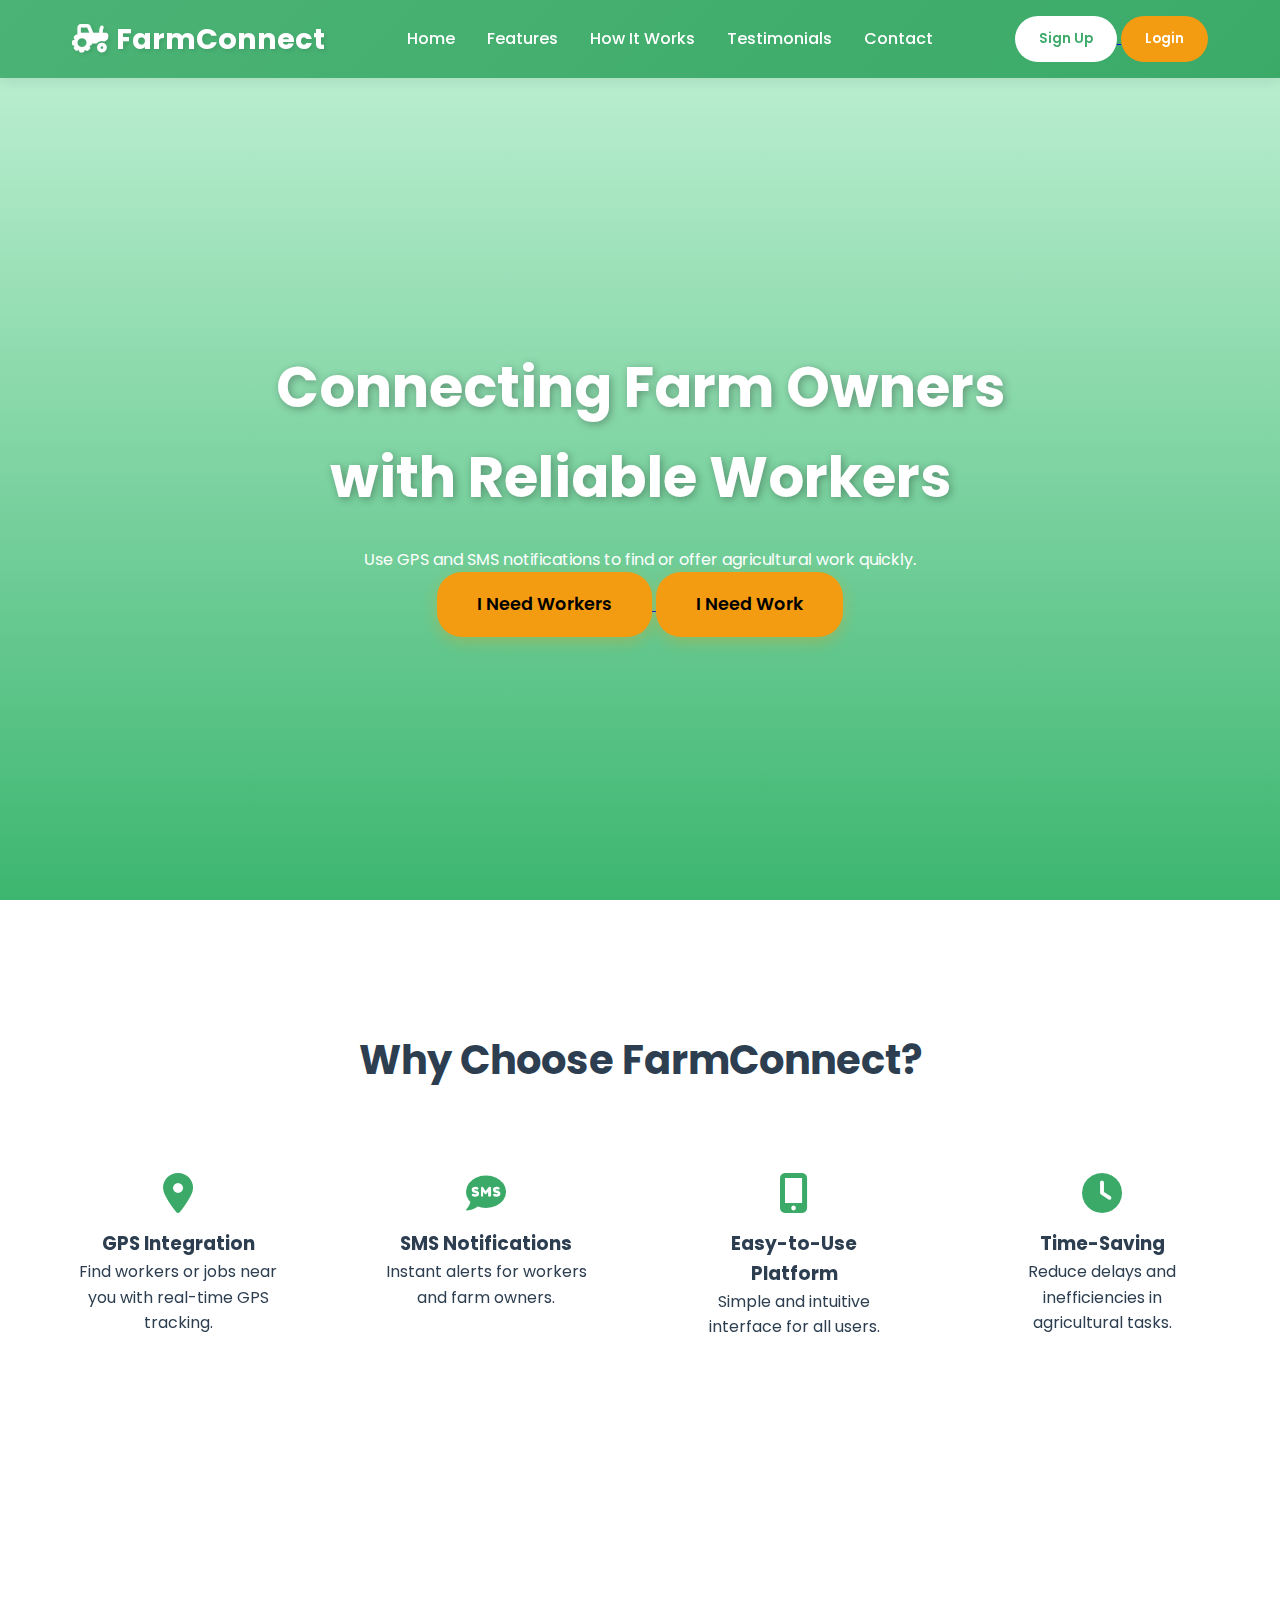
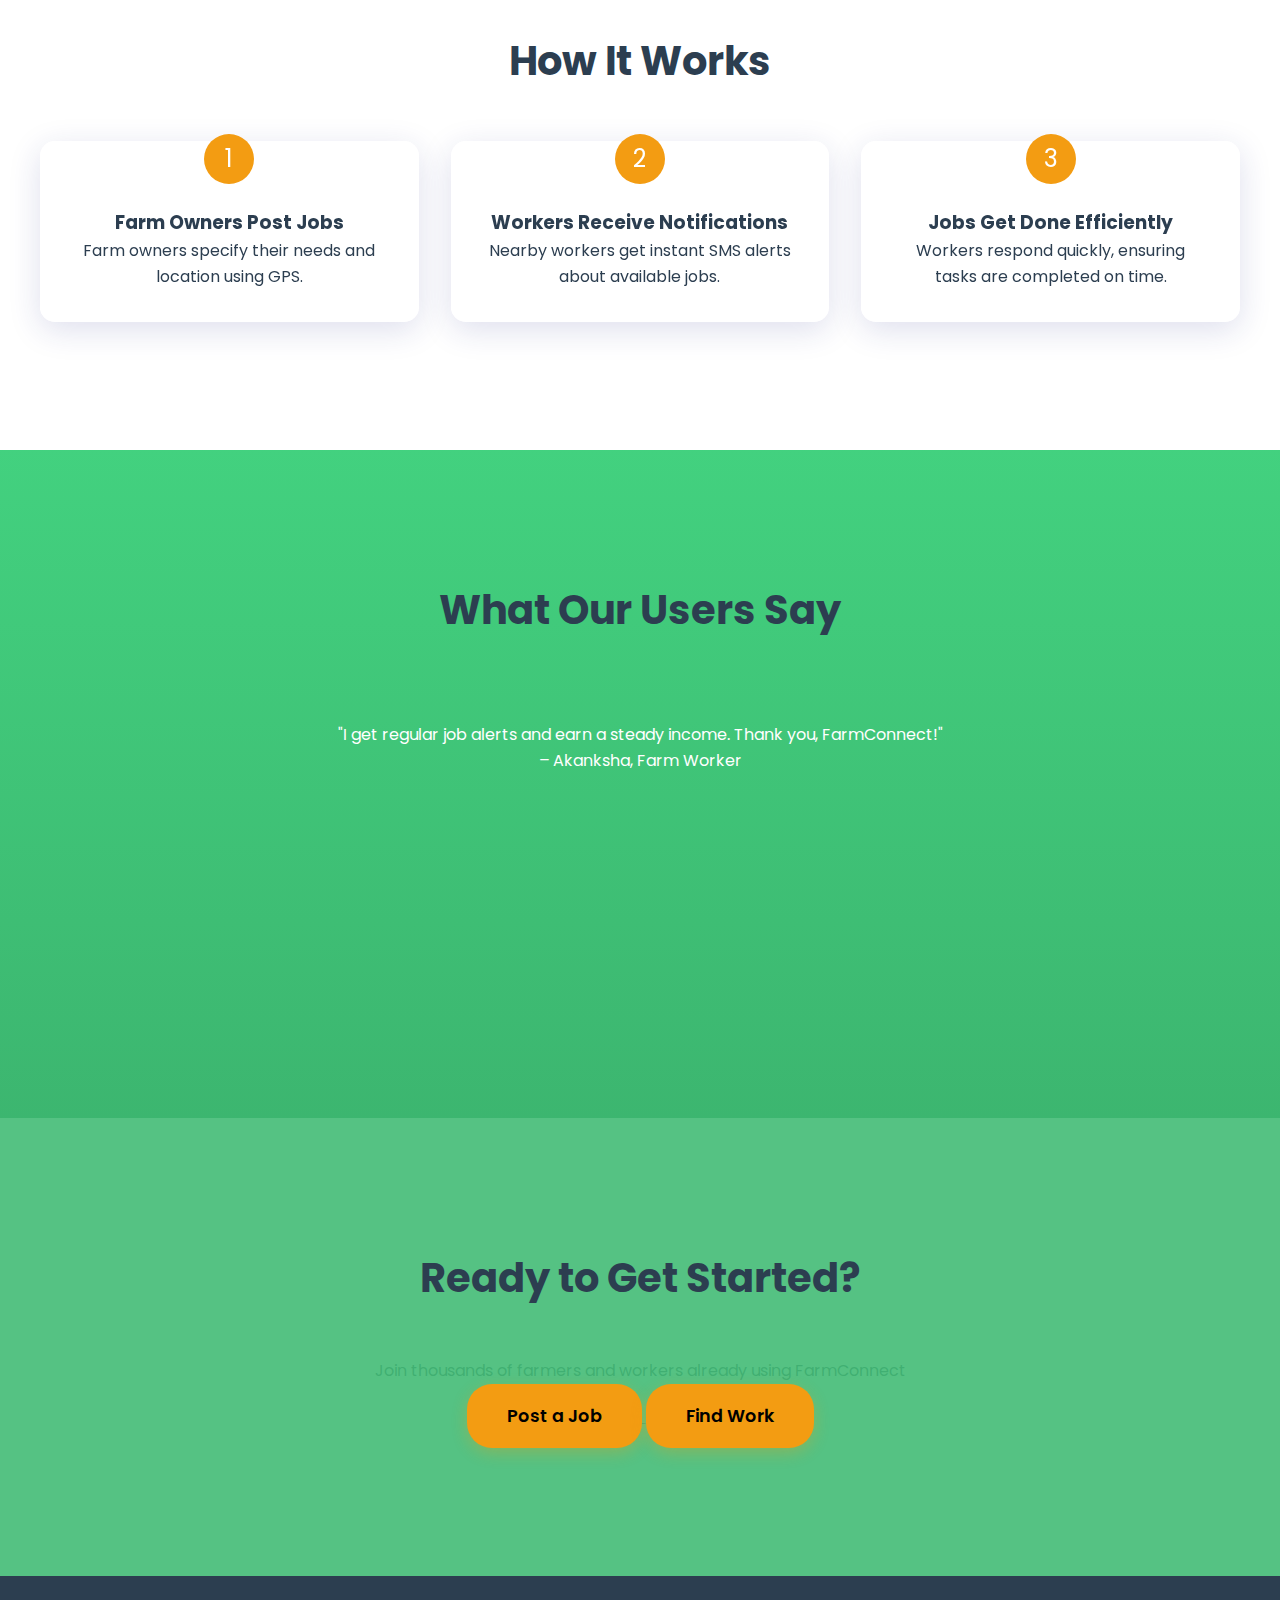
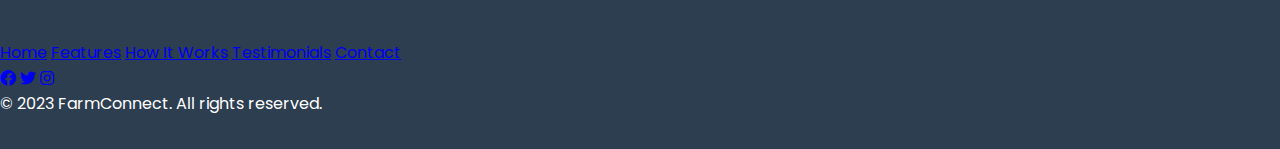
==== commit f64485f4: "Saved local changes before pull" ====
--- a/frontend/index.html
+++ b/frontend/index.html
@@ -1,148 +1,148 @@
-<!DOCTYPE html>
-<html lang="en">
-<head>
-    <meta charset="UTF-8">
-    <meta name="viewport" content="width=device-width, initial-scale=1.0">
-    <title>FarmConnect 🌾 - Connect Farmers & Workers</title>
-    <link rel="stylesheet" href="https://cdnjs.cloudflare.com/ajax/libs/font-awesome/6.0.0/css/all.min.css">
-    <link href="https://fonts.googleapis.com/css2?family=Poppins:wght@300;400;500;600;700&display=swap" rel="stylesheet">
-    <link rel="stylesheet" href="styles.css">
-</head>
-<body>
-    <header class="sticky-header">
-        <nav>
-            <div class="logo">
-                <i class="fas fa-tractor"></i>
-                <span>FarmConnect</span>
-            </div>
-            <ul class="nav-links">
-                <li><a href="#home">Home</a></li>
-                <li><a href="#features">Features</a></li>
-                <li><a href="#how-it-works">How It Works</a></li>
-                <li><a href="#testimonials">Testimonials</a></li>
-                <li><a href="#contact">Contact</a></li>
-            </ul>
-            <div class="auth-buttons">
-                <a href="login.html">
-                    <button class="btn login">Login</button>
-                  </a>
-                <a href="signup.html">
-                <button class="btn signup">Sign Up</button>
-                </a>
-                  
-            </div>
-        </nav>
-    </header>
-
-    <section class="hero" id="home">
-        <div class="hero-content">
-            <h1 class="animate-pop-in">Connecting Farm Owners<br>with Reliable Workers</h1>
-            <p class="animate-pop-in">Use GPS and SMS notifications to find or offer agricultural work quickly.</p>
-            <div class="cta-buttons animate-pop-in">
-                <a href="request.html">
-                    <button class="btn cta-btn">I Need Workers</button>
-                    </a>
-                    <a href="worker_dashboard.html">
-                        <button class="btn cta-btn">I Need Work</button>
-                        </a>            
-                    </div>
-        </div>
-    </section>
-
-    <section class="section features" id="features">
-        <h2>Why Choose FarmConnect?</h2>
-        <div class="features-container">
-            <div class="feature-card animate-pop-in">
-                <i class="fas fa-map-marker-alt"></i>
-                <h3>GPS Integration</h3>
-                <p>Find workers or jobs near you with real-time GPS tracking.</p>
-            </div>
-            <div class="feature-card animate-pop-in">
-                <i class="fas fa-sms"></i>
-                <h3>SMS Notifications</h3>
-                <p>Instant alerts for workers and farm owners.</p>
-            </div>
-            <div class="feature-card animate-pop-in">
-                <i class="fas fa-mobile-alt"></i>
-                <h3>Easy-to-Use Platform</h3>
-                <p>Simple and intuitive interface for all users.</p>
-            </div>
-            <div class="feature-card animate-pop-in">
-                <i class="fas fa-clock"></i>
-                <h3>Time-Saving</h3>
-                <p>Reduce delays and inefficiencies in agricultural tasks.</p>
-            </div>
-        </div>
-    </section>
-
-    
-    <section class="section how-it-works" id="how-it-works">
-        <h2>How It Works</h2>
-        <div class="steps-container">
-            <div class="step card animate-pop-in">
-                <div class="step-number">1</div>
-                <h3>Farm Owners Post Jobs</h3>
-                <p>Farm owners specify their needs and location using GPS.</p>
-            </div>
-            <div class="step card animate-pop-in">
-                <div class="step-number">2</div>
-                <h3>Workers Receive Notifications</h3>
-                <p>Nearby workers get instant SMS alerts about available jobs.</p>
-            </div>
-            <div class="step card animate-pop-in">
-                <div class="step-number">3</div>
-                <h3>Jobs Get Done Efficiently</h3>
-                <p>Workers respond quickly, ensuring tasks are completed on time.</p>
-            </div>
-        </div>
-    </section>
-
-    <section class="section testimonials" id="testimonials">
-        <h2>What Our Users Say</h2>
-        <div class="testimonial-slider">
-            <div class="testimonial-slide active">
-                <p class="quote">"I get regular job alerts and earn a steady income. Thank you, FarmConnect!"</p>
-                <p class="author">– Akanksha, Farm Worker</p>
-            </div>
-            <div class="testimonial-slide">
-                <p class="quote">"FarmConnect helped me find workers within hours! Highly recommended!"</p>
-                <p class="author">– Devendra, Farm Owner</p>
-            </div>
-        </div>
-    </section>
-
-    <section class="section get-started">
-        <div class="get-started-content">
-            <h2>Ready to Get Started?</h2>
-            <p>Join thousands of farmers and workers already using FarmConnect</p>
-            <div class="cta-buttons">
-                <a href="request.html">
-                    <button class="btn cta-btn">Post a Job</button>
-                    </a>                  
-                    <a href="worker_dashboard.html">
-                        <button class="btn cta-btn">Find Work</button>
-                        </a>            </div>
-        </div>
-    </section>
-
-    <footer class="footer" id="contact">
-        <div class="footer-content">
-            <div class="footer-nav">
-                <a href="#home">Home</a>
-                <a href="#features">Features</a>
-                <a href="#how-it-works">How It Works</a>
-                <a href="#testimonials">Testimonials</a>
-                <a href="#contact">Contact</a>
-            </div>
-            <div class="social-icons">
-                <a href="#"><i class="fab fa-facebook"></i></a>
-                <a href="#"><i class="fab fa-twitter"></i></a>
-                <a href="#"><i class="fab fa-instagram"></i></a>
-            </div>
-            <p class="copyright">© 2023 FarmConnect. All rights reserved.</p>
-        </div>
-    </footer>
-
-    <script src="script.js"></script>
-</body>
+<!DOCTYPE html>
+<html lang="en">
+<head>
+    <meta charset="UTF-8">
+    <meta name="viewport" content="width=device-width, initial-scale=1.0">
+    <title>FarmConnect 🌾 - Connect Farmers & Workers</title>
+    <link rel="stylesheet" href="https://cdnjs.cloudflare.com/ajax/libs/font-awesome/6.0.0/css/all.min.css">
+    <link href="https://fonts.googleapis.com/css2?family=Poppins:wght@300;400;500;600;700&display=swap" rel="stylesheet">
+    <link rel="stylesheet" href="styles.css">
+</head>
+<body>
+    <header class="sticky-header">
+        <nav>
+            <div class="logo">
+                <i class="fas fa-tractor"></i>
+                <span>FarmConnect</span>
+            </div>
+            <ul class="nav-links">
+                <li><a href="#home">Home</a></li>
+                <li><a href="#features">Features</a></li>
+                <li><a href="#how-it-works">How It Works</a></li>
+                <li><a href="#testimonials">Testimonials</a></li>
+                <li><a href="#contact">Contact</a></li>
+            </ul>
+            <div class="auth-buttons">
+                <a href="register.html">
+                <button class="btn signin">Sign Up</button>
+                </a>
+                <a href="login.html">
+                    <button class="btn login">Login</button>
+                  </a>
+                  
+            </div>
+        </nav>
+    </header>
+
+    <section class="hero" id="home">
+        <div class="hero-content">
+            <h1 class="animate-pop-in">Connecting Farm Owners<br>with Reliable Workers</h1>
+            <p class="animate-pop-in">Use GPS and SMS notifications to find or offer agricultural work quickly.</p>
+            <div class="cta-buttons animate-pop-in">
+                <a href="request.html">
+                    <button class="btn cta-btn">I Need Workers</button>
+                    </a>
+                    <a href="worker_dashboard.html">
+                        <button class="btn cta-btn">I Need Work</button>
+                        </a>            
+                    </div>
+        </div>
+    </section>
+
+    <section class="section features" id="features">
+        <h2>Why Choose FarmConnect?</h2>
+        <div class="features-container">
+            <div class="feature-card animate-pop-in">
+                <i class="fas fa-map-marker-alt"></i>
+                <h3>GPS Integration</h3>
+                <p>Find workers or jobs near you with real-time GPS tracking.</p>
+            </div>
+            <div class="feature-card animate-pop-in">
+                <i class="fas fa-sms"></i>
+                <h3>SMS Notifications</h3>
+                <p>Instant alerts for workers and farm owners.</p>
+            </div>
+            <div class="feature-card animate-pop-in">
+                <i class="fas fa-mobile-alt"></i>
+                <h3>Easy-to-Use Platform</h3>
+                <p>Simple and intuitive interface for all users.</p>
+            </div>
+            <div class="feature-card animate-pop-in">
+                <i class="fas fa-clock"></i>
+                <h3>Time-Saving</h3>
+                <p>Reduce delays and inefficiencies in agricultural tasks.</p>
+            </div>
+        </div>
+    </section>
+
+    
+    <section class="section how-it-works" id="how-it-works">
+        <h2>How It Works</h2>
+        <div class="steps-container">
+            <div class="step card animate-pop-in">
+                <div class="step-number">1</div>
+                <h3>Farm Owners Post Jobs</h3>
+                <p>Farm owners specify their needs and location using GPS.</p>
+            </div>
+            <div class="step card animate-pop-in">
+                <div class="step-number">2</div>
+                <h3>Workers Receive Notifications</h3>
+                <p>Nearby workers get instant SMS alerts about available jobs.</p>
+            </div>
+            <div class="step card animate-pop-in">
+                <div class="step-number">3</div>
+                <h3>Jobs Get Done Efficiently</h3>
+                <p>Workers respond quickly, ensuring tasks are completed on time.</p>
+            </div>
+        </div>
+    </section>
+
+    <section class="section testimonials" id="testimonials">
+        <h2>What Our Users Say</h2>
+        <div class="testimonial-slider">
+            <div class="testimonial-slide active">
+                <p class="quote">"I get regular job alerts and earn a steady income. Thank you, FarmConnect!"</p>
+                <p class="author">– Akanksha, Farm Worker</p>
+            </div>
+            <div class="testimonial-slide">
+                <p class="quote">"FarmConnect helped me find workers within hours! Highly recommended!"</p>
+                <p class="author">– Devendra, Farm Owner</p>
+            </div>
+        </div>
+    </section>
+
+    <section class="section get-started">
+        <div class="get-started-content">
+            <h2>Ready to Get Started?</h2>
+            <p>Join thousands of farmers and workers already using FarmConnect</p>
+            <div class="cta-buttons">
+                <a href="request.html">
+                    <button class="btn cta-btn">Post a Job</button>
+                    </a>                  
+                    <a href="worker_dashboard.html">
+                        <button class="btn cta-btn">Find Work</button>
+                        </a>            </div>
+        </div>
+    </section>
+
+    <footer class="footer" id="contact">
+        <div class="footer-content">
+            <div class="footer-nav">
+                <a href="#home">Home</a>
+                <a href="#features">Features</a>
+                <a href="#how-it-works">How It Works</a>
+                <a href="#testimonials">Testimonials</a>
+                <a href="#contact">Contact</a>
+            </div>
+            <div class="social-icons">
+                <a href="#"><i class="fab fa-facebook"></i></a>
+                <a href="#"><i class="fab fa-twitter"></i></a>
+                <a href="#"><i class="fab fa-instagram"></i></a>
+            </div>
+            <p class="copyright">© 2023 FarmConnect. All rights reserved.</p>
+        </div>
+    </footer>
+
+    <script src="script.js"></script>
+</body>
 </html>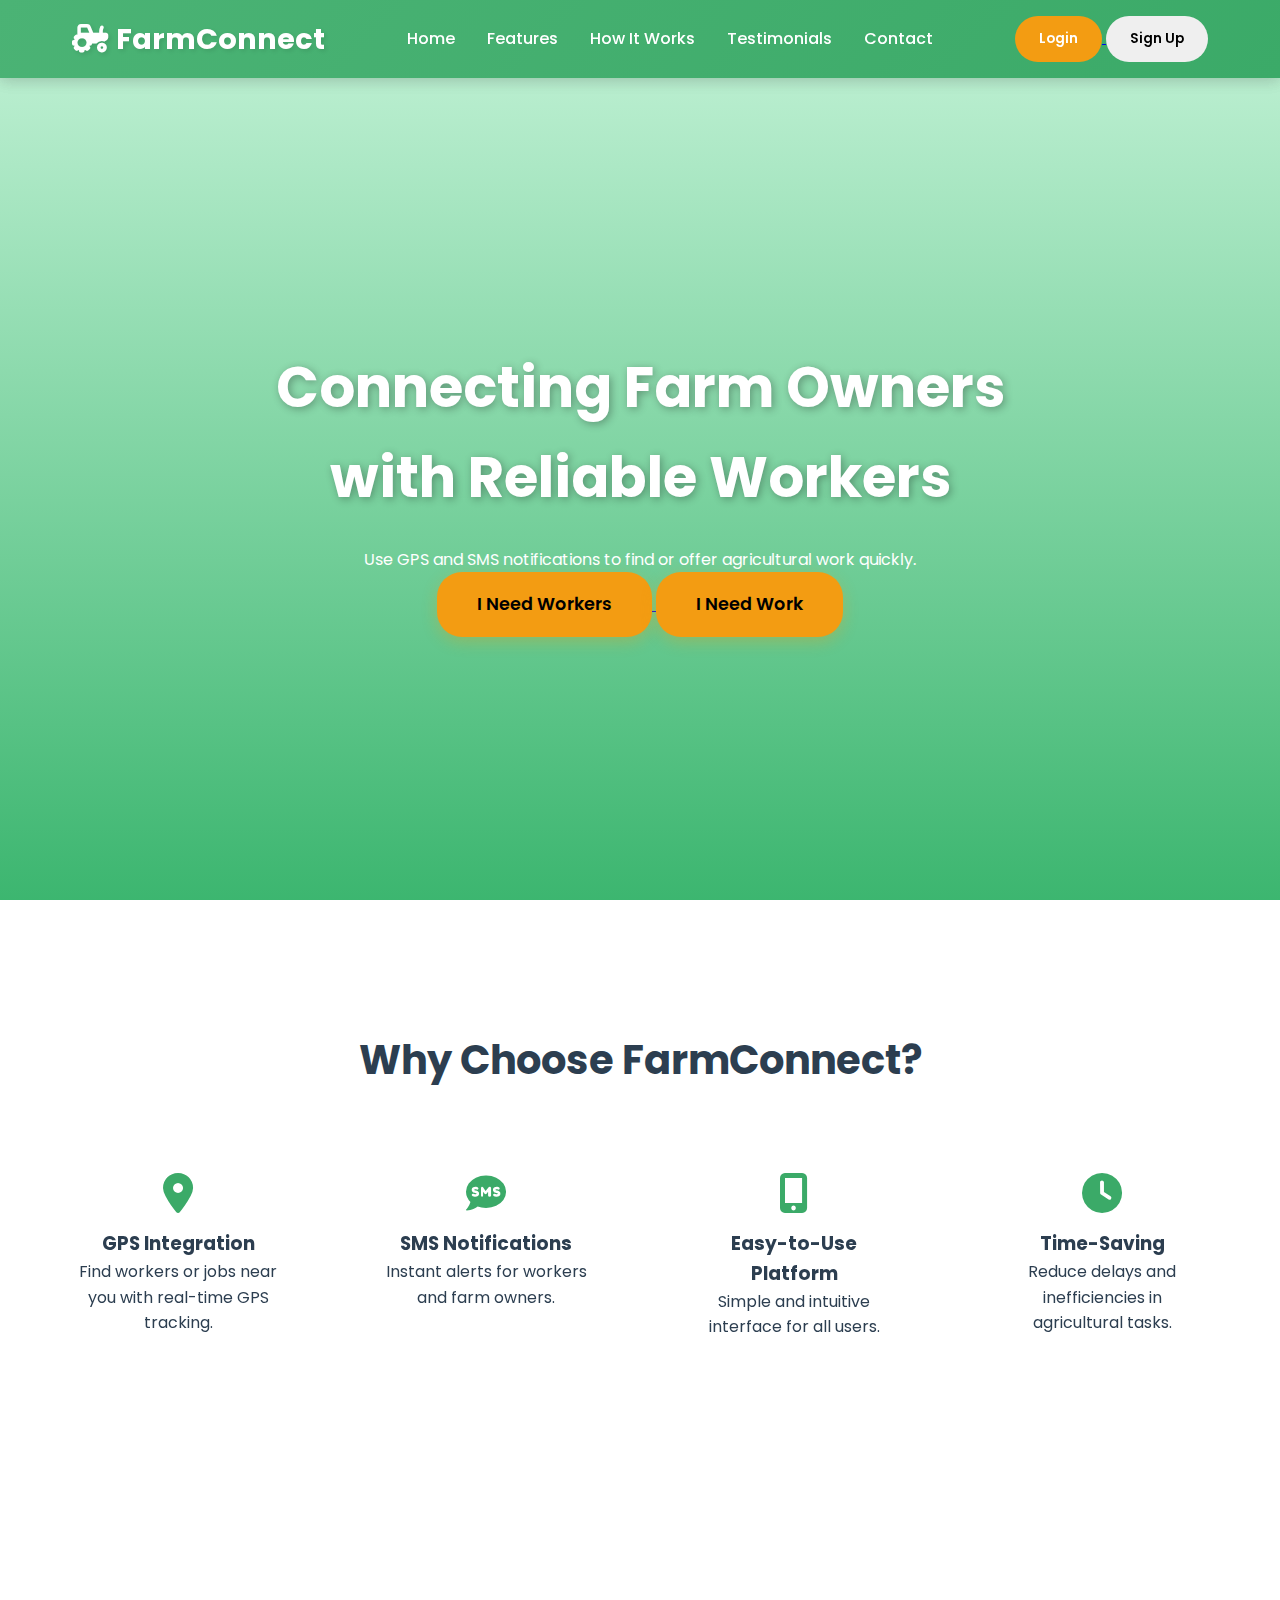
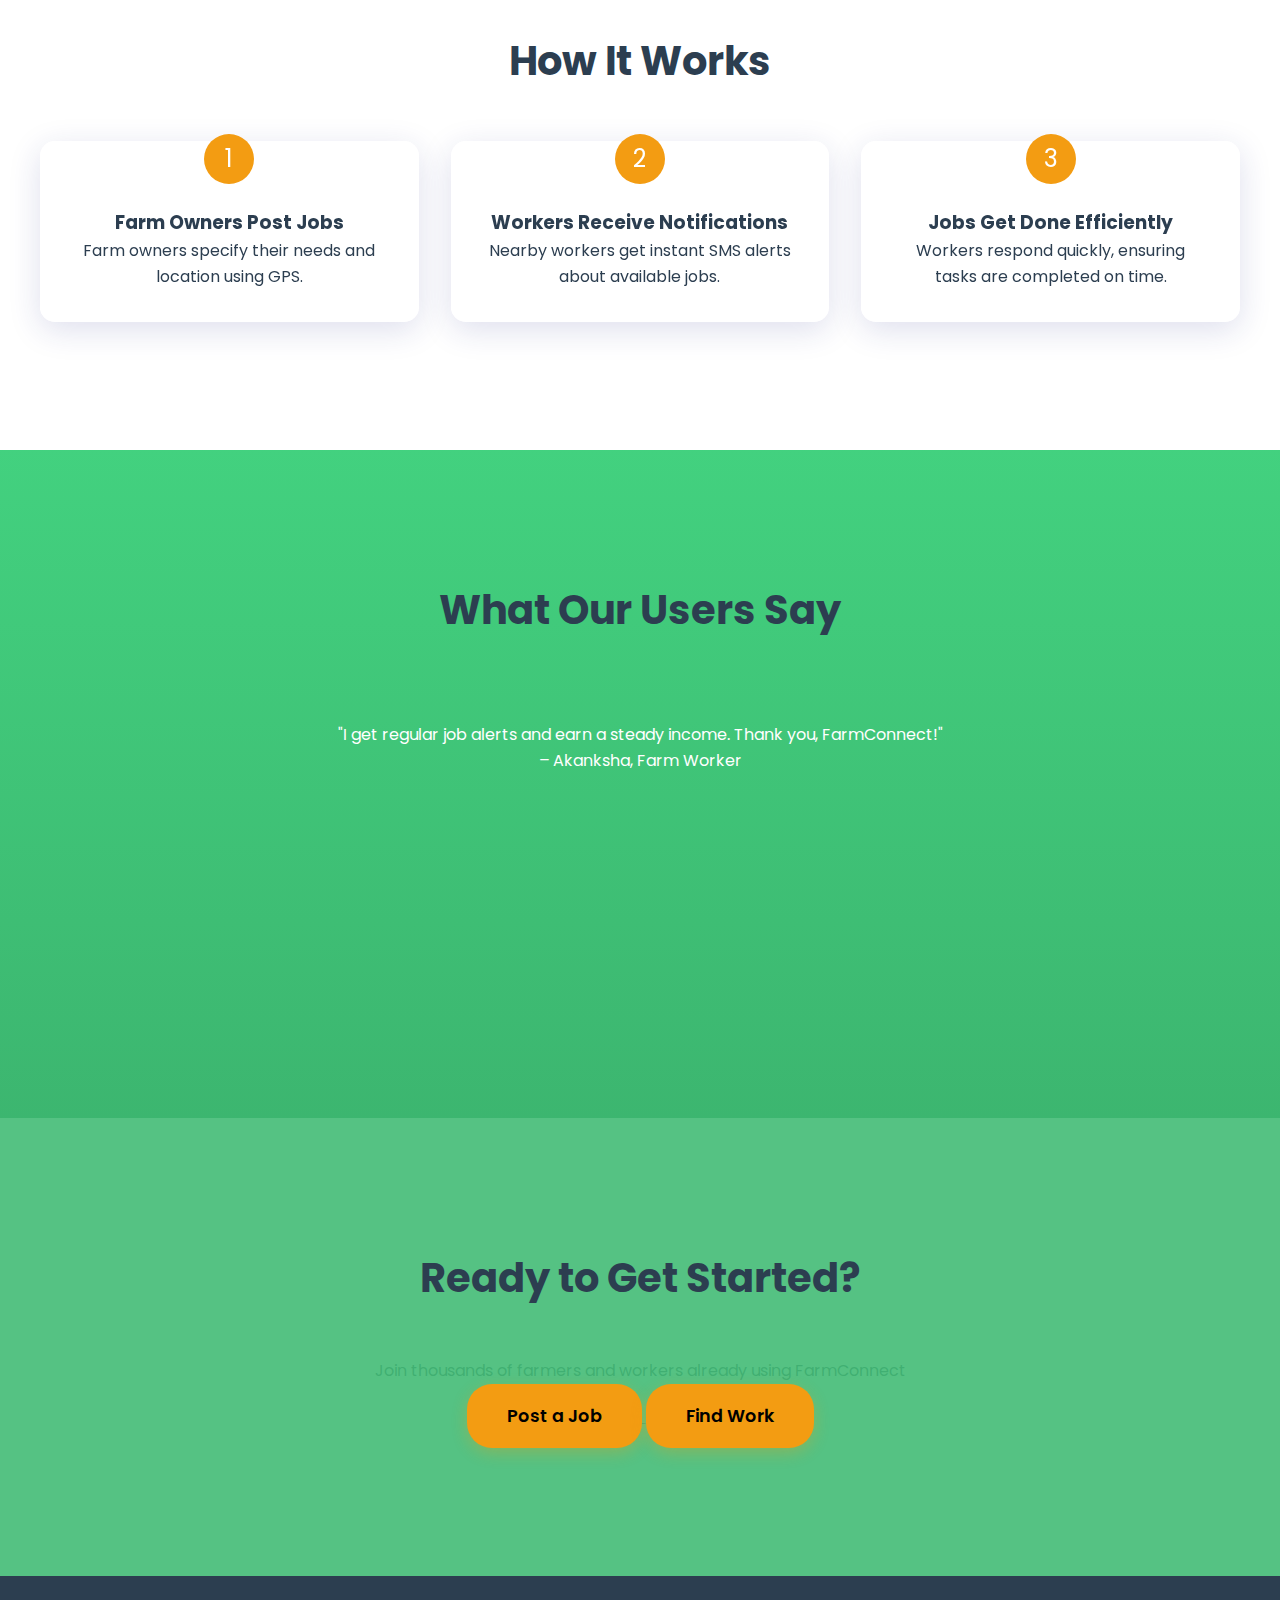
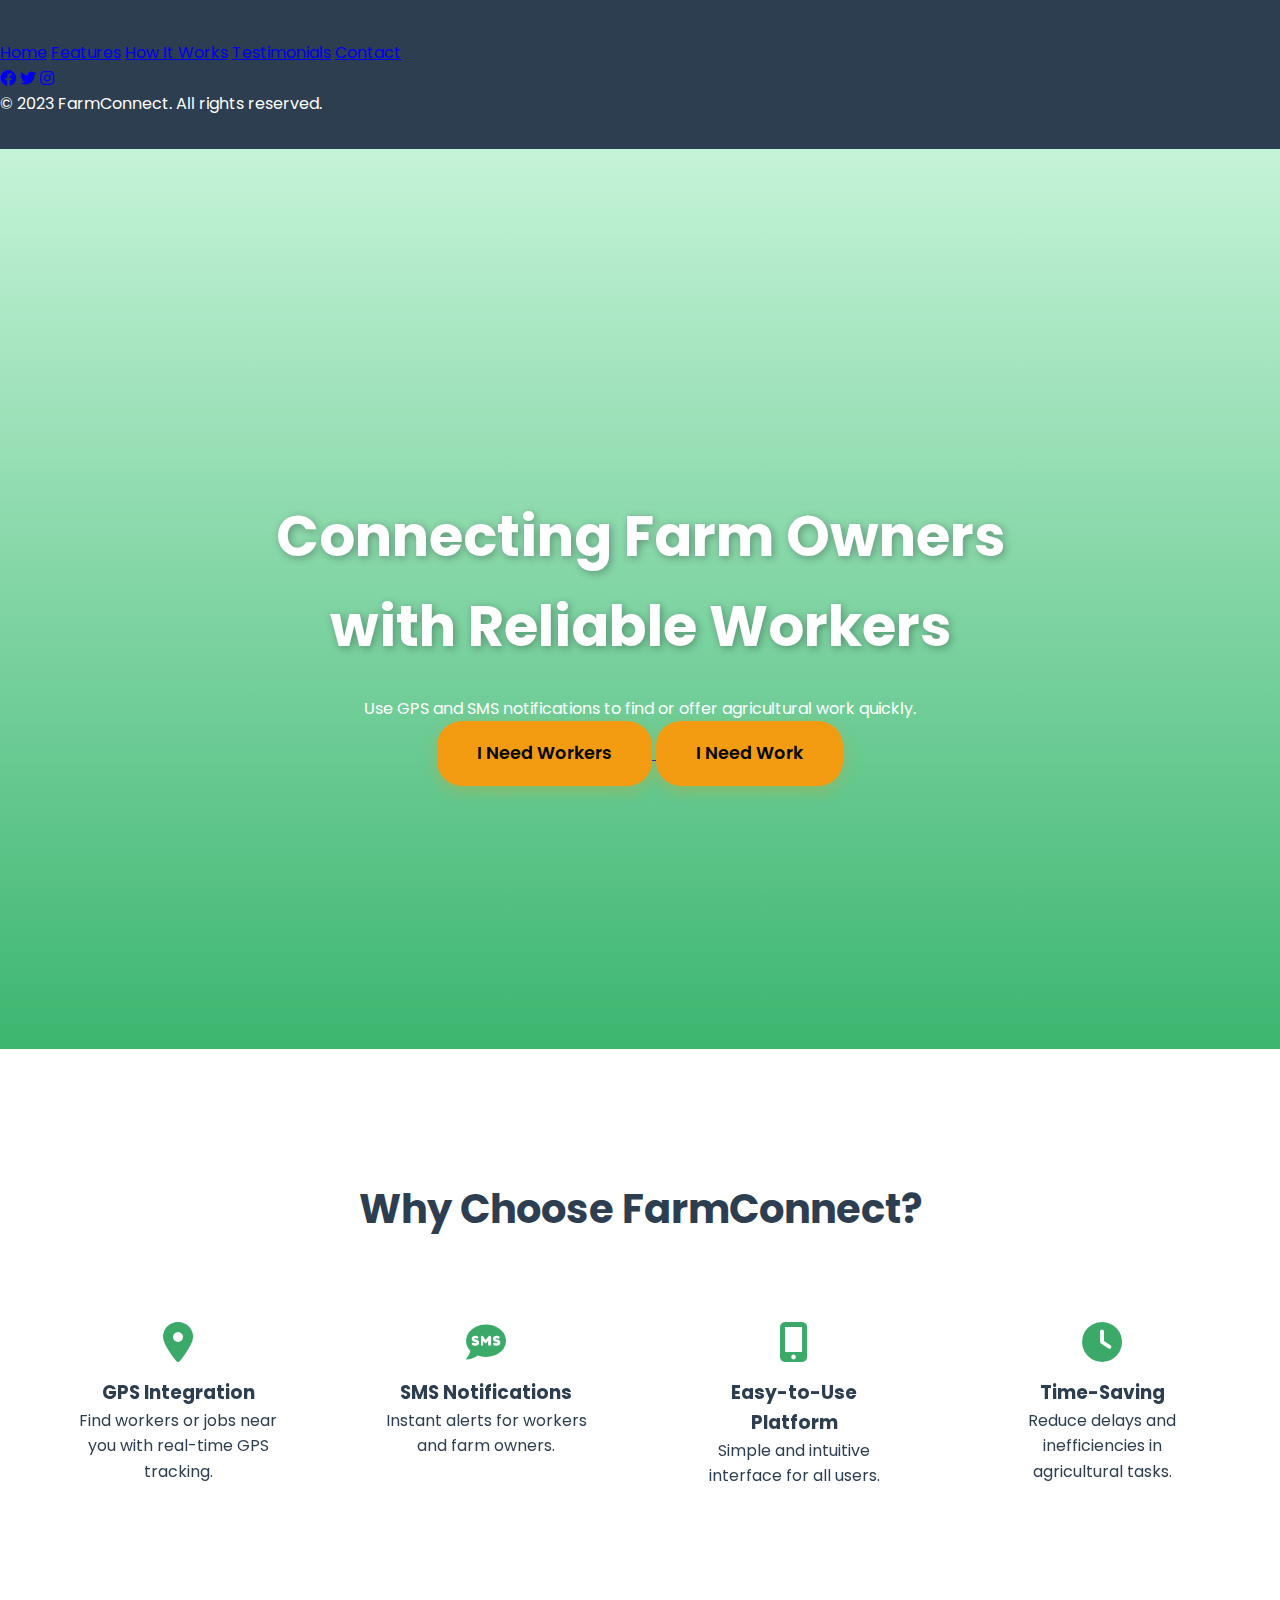
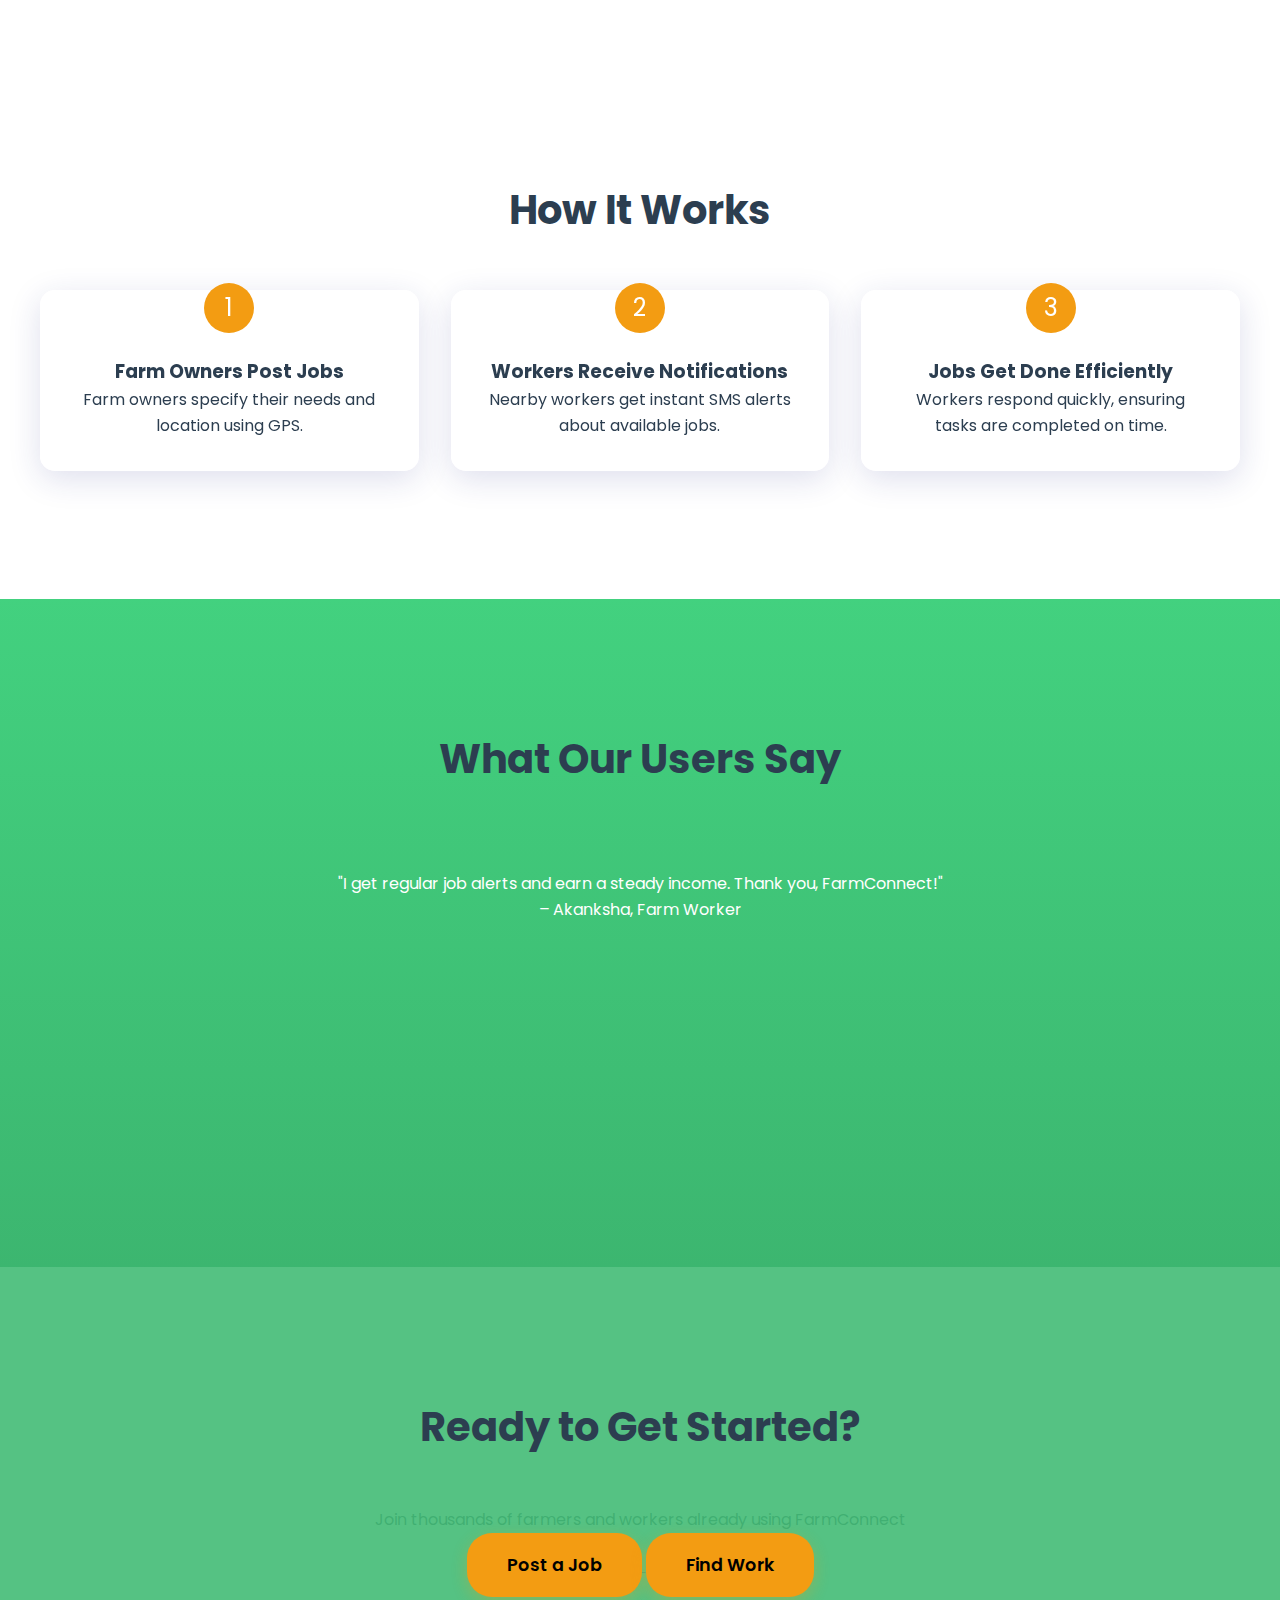
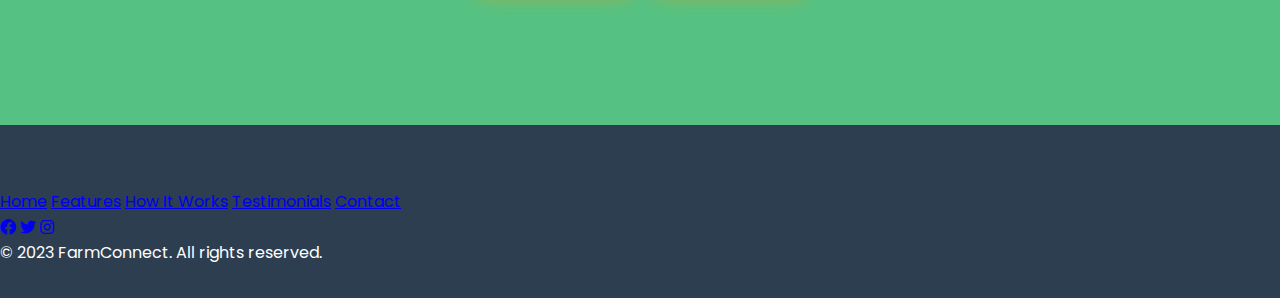
==== commit 2c5a27fa: "Resolved merge conflict in index.html" ====
--- a/frontend/index.html
+++ b/frontend/index.html
@@ -1,3 +1,4 @@
+
 <!DOCTYPE html>
 <html lang="en">
 <head>
@@ -145,4 +146,152 @@
 
     <script src="script.js"></script>
 </body>
+
+<!DOCTYPE html>
+<html lang="en">
+<head>
+    <meta charset="UTF-8">
+    <meta name="viewport" content="width=device-width, initial-scale=1.0">
+    <title>FarmConnect 🌾 - Connect Farmers & Workers</title>
+    <link rel="stylesheet" href="https://cdnjs.cloudflare.com/ajax/libs/font-awesome/6.0.0/css/all.min.css">
+    <link href="https://fonts.googleapis.com/css2?family=Poppins:wght@300;400;500;600;700&display=swap" rel="stylesheet">
+    <link rel="stylesheet" href="styles.css">
+</head>
+<body>
+    <header class="sticky-header">
+        <nav>
+            <div class="logo">
+                <i class="fas fa-tractor"></i>
+                <span>FarmConnect</span>
+            </div>
+            <ul class="nav-links">
+                <li><a href="#home">Home</a></li>
+                <li><a href="#features">Features</a></li>
+                <li><a href="#how-it-works">How It Works</a></li>
+                <li><a href="#testimonials">Testimonials</a></li>
+                <li><a href="#contact">Contact</a></li>
+            </ul>
+            <div class="auth-buttons">
+                <a href="login.html">
+                    <button class="btn login">Login</button>
+                  </a>
+                <a href="signup.html">
+                <button class="btn signup">Sign Up</button>
+                </a>
+                  
+            </div>
+        </nav>
+    </header>
+
+    <section class="hero" id="home">
+        <div class="hero-content">
+            <h1 class="animate-pop-in">Connecting Farm Owners<br>with Reliable Workers</h1>
+            <p class="animate-pop-in">Use GPS and SMS notifications to find or offer agricultural work quickly.</p>
+            <div class="cta-buttons animate-pop-in">
+                <a href="farmer_dashboard.html">
+                    <button class="btn cta-btn">I Need Workers</button>
+                    </a>
+                    <a href="worker_dashboard.html">
+                        <button class="btn cta-btn">I Need Work</button>
+                        </a>            
+                    </div>
+        </div>
+    </section>
+
+    <section class="section features" id="features">
+        <h2>Why Choose FarmConnect?</h2>
+        <div class="features-container">
+            <div class="feature-card animate-pop-in">
+                <i class="fas fa-map-marker-alt"></i>
+                <h3>GPS Integration</h3>
+                <p>Find workers or jobs near you with real-time GPS tracking.</p>
+            </div>
+            <div class="feature-card animate-pop-in">
+                <i class="fas fa-sms"></i>
+                <h3>SMS Notifications</h3>
+                <p>Instant alerts for workers and farm owners.</p>
+            </div>
+            <div class="feature-card animate-pop-in">
+                <i class="fas fa-mobile-alt"></i>
+                <h3>Easy-to-Use Platform</h3>
+                <p>Simple and intuitive interface for all users.</p>
+            </div>
+            <div class="feature-card animate-pop-in">
+                <i class="fas fa-clock"></i>
+                <h3>Time-Saving</h3>
+                <p>Reduce delays and inefficiencies in agricultural tasks.</p>
+            </div>
+        </div>
+    </section>
+
+    
+    <section class="section how-it-works" id="how-it-works">
+        <h2>How It Works</h2>
+        <div class="steps-container">
+            <div class="step card animate-pop-in">
+                <div class="step-number">1</div>
+                <h3>Farm Owners Post Jobs</h3>
+                <p>Farm owners specify their needs and location using GPS.</p>
+            </div>
+            <div class="step card animate-pop-in">
+                <div class="step-number">2</div>
+                <h3>Workers Receive Notifications</h3>
+                <p>Nearby workers get instant SMS alerts about available jobs.</p>
+            </div>
+            <div class="step card animate-pop-in">
+                <div class="step-number">3</div>
+                <h3>Jobs Get Done Efficiently</h3>
+                <p>Workers respond quickly, ensuring tasks are completed on time.</p>
+            </div>
+        </div>
+    </section>
+
+    <section class="section testimonials" id="testimonials">
+        <h2>What Our Users Say</h2>
+        <div class="testimonial-slider">
+            <div class="testimonial-slide active">
+                <p class="quote">"I get regular job alerts and earn a steady income. Thank you, FarmConnect!"</p>
+                <p class="author">– Akanksha, Farm Worker</p>
+            </div>
+            <div class="testimonial-slide">
+                <p class="quote">"FarmConnect helped me find workers within hours! Highly recommended!"</p>
+                <p class="author">– Devendra, Farm Owner</p>
+            </div>
+        </div>
+    </section>
+
+    <section class="section get-started">
+        <div class="get-started-content">
+            <h2>Ready to Get Started?</h2>
+            <p>Join thousands of farmers and workers already using FarmConnect</p>
+            <div class="cta-buttons">
+                <a href="farmer_dashboard.html">
+                    <button class="btn cta-btn">Post a Job</button>
+                    </a>                  
+                    <a href="worker_dashboard.html">
+                        <button class="btn cta-btn">Find Work</button>
+                        </a>            </div>
+        </div>
+    </section>
+
+    <footer class="footer" id="contact">
+        <div class="footer-content">
+            <div class="footer-nav">
+                <a href="#home">Home</a>
+                <a href="#features">Features</a>
+                <a href="#how-it-works">How It Works</a>
+                <a href="#testimonials">Testimonials</a>
+                <a href="#contact">Contact</a>
+            </div>
+            <div class="social-icons">
+                <a href="#"><i class="fab fa-facebook"></i></a>
+                <a href="#"><i class="fab fa-twitter"></i></a>
+                <a href="#"><i class="fab fa-instagram"></i></a>
+            </div>
+            <p class="copyright">© 2023 FarmConnect. All rights reserved.</p>
+        </div>
+    </footer>
+
+    <script src="script.js"></script>
+</body>
 </html>